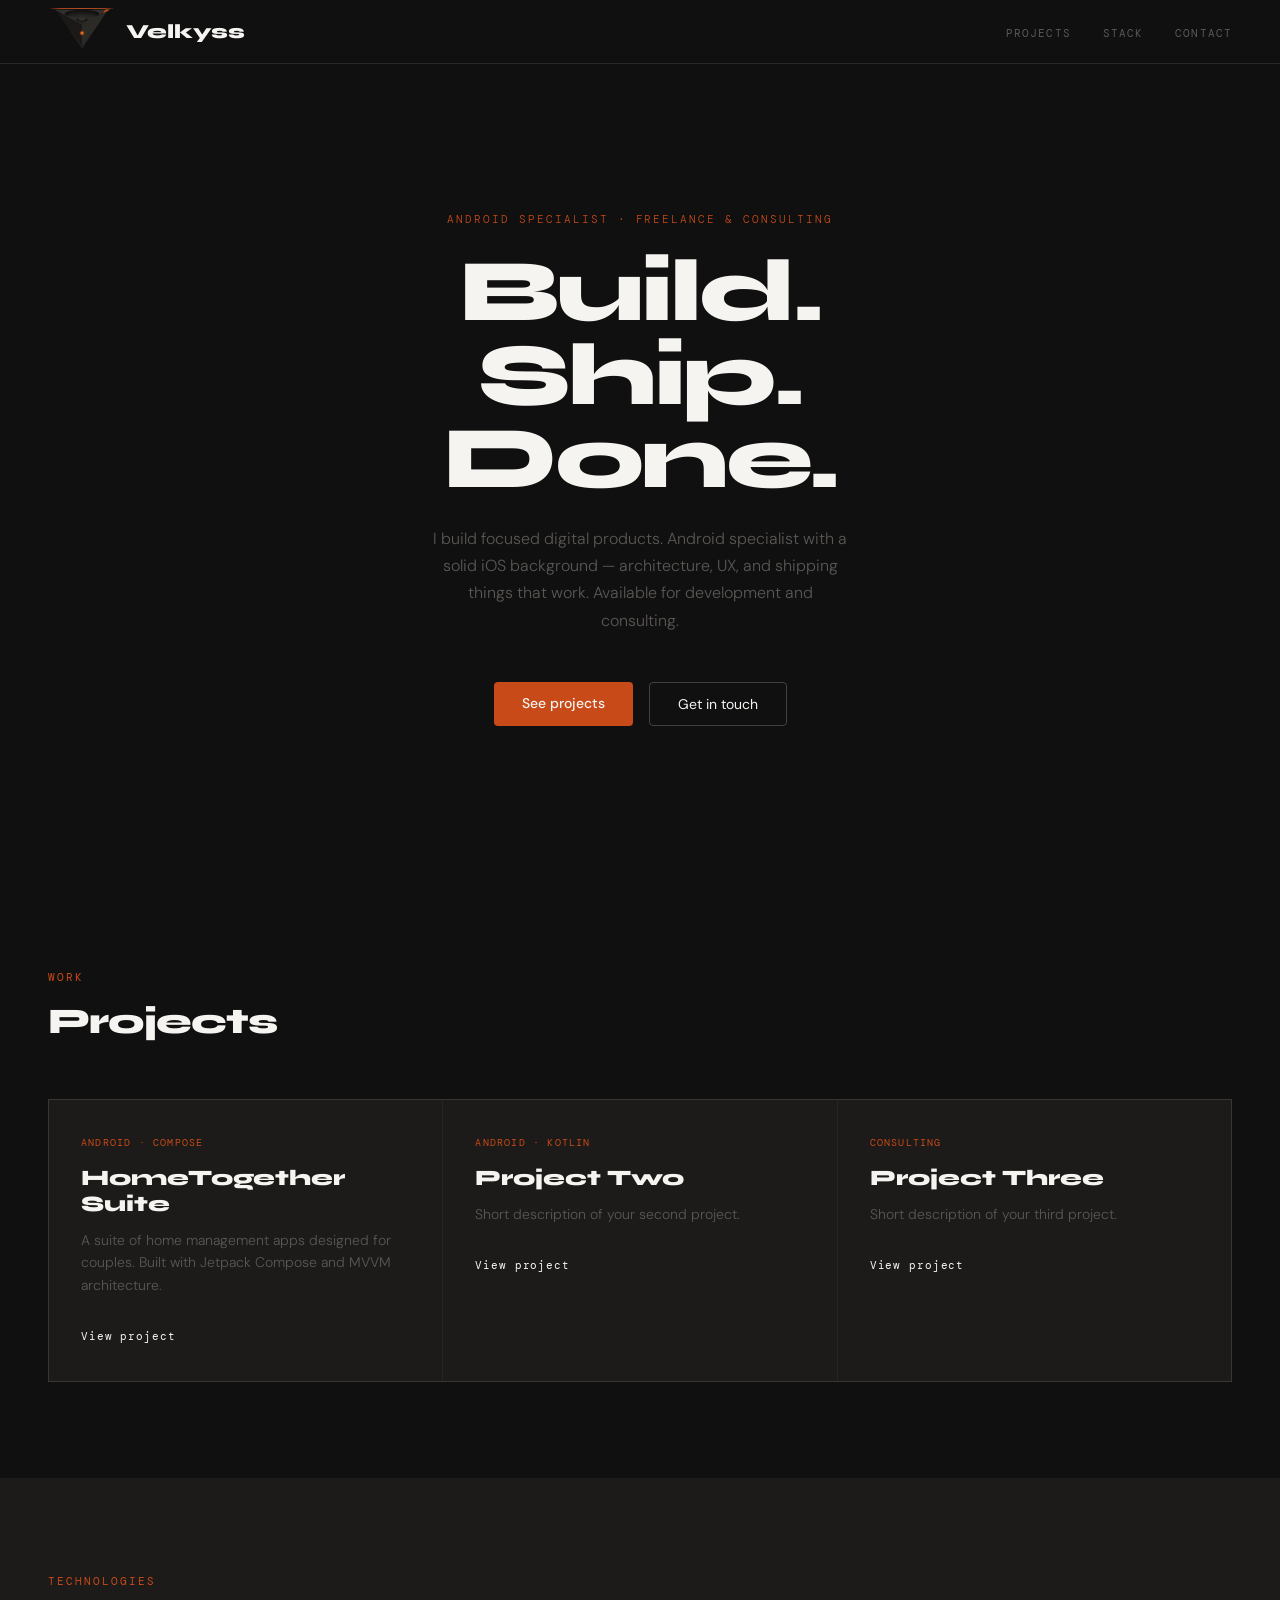
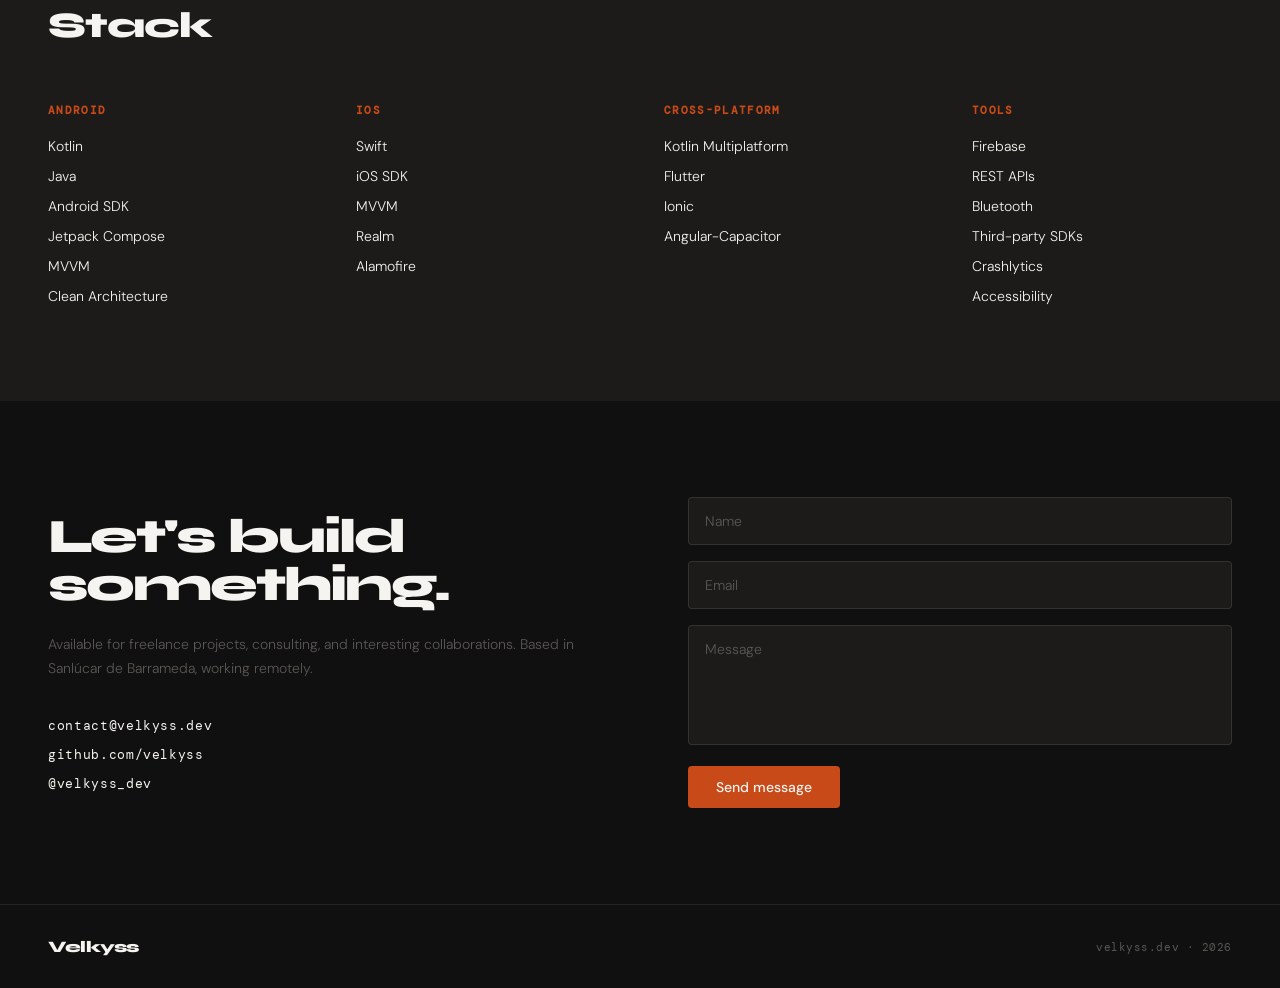
==== index.html @ d4c05218 "Nuevo diseño web" ====
<!DOCTYPE html>
<html lang="en">

<head>
    <meta charset="UTF-8">
    <meta name="viewport" content="width=device-width, initial-scale=1.0">
    <title>Velkyss</title>
    <link
        href="https://fonts.googleapis.com/css2?family=Syne:wght@800&family=DM+Sans:wght@300;400;500&family=DM+Mono:wght@300;400&display=swap"
        rel="stylesheet">
    <link rel="stylesheet" href="style.css">
</head>

<body>

    <nav>
        <a href="#" class="nav-logo">
            <img src="assets/symbol-dark.svg" alt="Velkyss">
            Velkyss
        </a>
        <ul class="nav-links">
            <li><a href="#projects">Projects</a></li>
            <li><a href="#stack">Stack</a></li>
            <li><a href="#contact">Contact</a></li>
        </ul>
    </nav>

    <section id="hero">
        <p class="hero-eyebrow">Android Specialist · Freelance & Consulting</p>
        <h1 class="hero-title">Build.<br>Ship.<br>Done.</h1>
        <p class="hero-sub">I build focused digital products. Android specialist with a solid iOS background —
            architecture, UX, and shipping things that work. Available for development and consulting.</p>
        <div class="hero-cta-row">
            <a href="#projects" class="btn-primary">See projects</a>
            <a href="#contact" class="btn-ghost">Get in touch</a>
        </div>
    </section>

    <section id="projects">
        <p class="section-label">Work</p>
        <h2 class="section-title">Projects</h2>
        <div class="projects-grid">
            <div class="project-card">
                <span class="project-tag">Android · Compose</span>
                <h3 class="project-name">HomeTogether Suite</h3>
                <p class="project-desc">A suite of home management apps designed for couples. Built with Jetpack Compose
                    and MVVM architecture.</p>
                <a href="#" class="project-link">View project</a>
            </div>
            <div class="project-card">
                <span class="project-tag">Android · Kotlin</span>
                <h3 class="project-name">Project Two</h3>
                <p class="project-desc">Short description of your second project.</p>
                <a href="#" class="project-link">View project</a>
            </div>
            <div class="project-card">
                <span class="project-tag">Consulting</span>
                <h3 class="project-name">Project Three</h3>
                <p class="project-desc">Short description of your third project.</p>
                <a href="#" class="project-link">View project</a>
            </div>
        </div>
    </section>

    <section id="stack">
        <p class="section-label">Technologies</p>
        <h2 class="section-title">Stack</h2>
        <div class="stack-grid">
            <div class="stack-group">
                <h3 class="stack-group-title">Android</h3>
                <ul class="stack-list">
                    <li>Kotlin</li>
                    <li>Java</li>
                    <li>Android SDK</li>
                    <li>Jetpack Compose</li>
                    <li>MVVM</li>
                    <li>Clean Architecture</li>
                </ul>
            </div>
            <div class="stack-group">
                <h3 class="stack-group-title">iOS</h3>
                <ul class="stack-list">
                    <li>Swift</li>
                    <li>iOS SDK</li>
                    <li>MVVM</li>
                    <li>Realm</li>
                    <li>Alamofire</li>
                </ul>
            </div>
            <div class="stack-group">
                <h3 class="stack-group-title">Cross-platform</h3>
                <ul class="stack-list">
                    <li>Kotlin Multiplatform</li>
                    <li>Flutter</li>
                    <li>Ionic</li>
                    <li>Angular-Capacitor</li>
                </ul>
            </div>
            <div class="stack-group">
                <h3 class="stack-group-title">Tools</h3>
                <ul class="stack-list">
                    <li>Firebase</li>
                    <li>REST APIs</li>
                    <li>Bluetooth</li>
                    <li>Third-party SDKs</li>
                    <li>Crashlytics</li>
                    <li>Accessibility</li>
                </ul>
            </div>
        </div>
    </section>

    <section id="contact">
        <div class="contact-info">
            <h2 class="contact-title">Let's build<br>something.</h2>
            <p class="contact-sub">Available for freelance projects, consulting, and interesting collaborations. Based
                in Sanlúcar de Barrameda, working remotely.</p>
            <div class="contact-links">
                <a href="mailto:contact@velkyss.dev" class="contact-link">contact@velkyss.dev</a>
                <a href="https://github.com/velkyss" class="contact-link">github.com/velkyss</a>
                <a href="https://x.com/velkyss_dev" class="contact-link">@velkyss_dev</a>
            </div>
        </div>
        <div class="contact-form">
            <div class="form-field">
                <input type="text" placeholder="Name">
            </div>
            <div class="form-field">
                <input type="email" placeholder="Email">
            </div>
            <div class="form-field">
                <textarea placeholder="Message"></textarea>
            </div>
            <a href="#" class="btn-primary">Send message</a>
        </div>
    </section>

    <footer>
  <span class="footer-brand">Velkyss</span>
  <span class="footer-meta">velkyss.dev · 2026</span>
</footer>
</body>

</html>
---- style.css ----
:root {
  --ink:         #111010;
  --ink2:        #1C1B19;
  --ink3:        #5A5855;
  --fog:         #F5F4F0;
  --fog2:        #ECEAE5;
  --border:      #D4D1CB;
  --ember:       #C84A18;
  --ember-light: #E5622E;
  --ember-deep:  #7A2A0B;
}

* {
  margin: 0;
  padding: 0;
  box-sizing: border-box;
}

body {
  background: var(--ink);
  color: var(--fog);
  font-family: 'DM Sans', sans-serif;
}

nav {
  position: sticky;
  top: 0;
  z-index: 100;
  background: var(--ink);
  border-bottom: 1px solid rgba(212, 209, 203, 0.12);
  height: 64px;
  padding: 0 48px;
  display: flex;
  align-items: center;
  justify-content: space-between;
}

.nav-logo {
  font-family: 'Syne', sans-serif;
  font-size: 20px;
  font-weight: 800;
  color: var(--fog);
  text-decoration: none;
  display: flex;
  align-items: center;
  gap: 10px;
}

.nav-logo img {
  height: 96px;
  width: auto;
}

.logo-symbol {
  width: 24px;
  height: 24px;
  background: var(--ember);
  clip-path: polygon(50% 100%, 0% 0%, 100% 0%);
  transform: rotate(180deg);
}

.nav-links {
  list-style: none;
  display: flex;
  gap: 32px;
  align-items: center;
}

.nav-links a {
  font-family: 'DM Mono', monospace;
  font-size: 11px;
  text-transform: uppercase;
  letter-spacing: 0.1em;
  color: var(--ink3);
  text-decoration: none;
}

.nav-links a:hover {
  color: var(--fog);
}

#hero {
  min-height: 90vh;
  display: flex;
  flex-direction: column;
  align-items: center;
  justify-content: center;
  text-align: center;
  padding: 80px 48px;
}

.hero-eyebrow {
  font-family: 'DM Mono', monospace;
  font-size: 11px;
  font-weight: 300;
  letter-spacing: 0.18em;
  text-transform: uppercase;
  color: var(--ember);
  margin-bottom: 24px;
}

.hero-title {
  font-family: 'Syne', sans-serif;
  font-size: 88px;
  font-weight: 800;
  color: var(--fog);
  line-height: 0.95;
  letter-spacing: -3px;
  margin-bottom: 24px;
}

.hero-sub {
  font-size: 16px;
  font-weight: 300;
  color: var(--ink3);
  max-width: 420px;
  line-height: 1.7;
  margin-bottom: 48px;
}

.hero-cta-row {
  display: flex;
  gap: 16px;
}

.btn-primary {
  background: var(--ember);
  color: var(--fog);
  padding: 12px 28px;
  font-size: 14px;
  font-weight: 500;
  border-radius: 4px;
  text-decoration: none;
}

.btn-ghost {
  background: transparent;
  color: var(--fog);
  border: 1px solid rgba(212, 209, 203, 0.25);
  padding: 12px 28px;
  font-size: 14px;
  font-weight: 400;
  border-radius: 4px;
  text-decoration: none;
}

#projects {
  padding: 96px 48px;
}

.section-label {
  font-family: 'DM Mono', monospace;
  font-size: 11px;
  letter-spacing: 0.18em;
  text-transform: uppercase;
  color: var(--ember);
  margin-bottom: 16px;
}

.section-title {
  font-family: 'Syne', sans-serif;
  font-size: 36px;
  font-weight: 800;
  color: var(--fog);
  letter-spacing: -1px;
  margin-bottom: 56px;
}

.projects-grid {
  display: grid;
  grid-template-columns: repeat(3, 1fr);
  gap: 1px;
  background: rgba(212, 209, 203, 0.1);
  border: 1px solid rgba(212, 209, 203, 0.1);
}

.project-card {
  background: var(--ink2);
  padding: 36px 32px;
}

.project-tag {
  font-family: 'DM Mono', monospace;
  font-size: 10px;
  letter-spacing: 0.12em;
  text-transform: uppercase;
  color: var(--ember);
  margin-bottom: 16px;
  display: block;
}

.project-name {
  font-family: 'Syne', sans-serif;
  font-size: 22px;
  font-weight: 800;
  color: var(--fog);
  margin-bottom: 12px;
}

.project-desc {
  font-size: 14px;
  font-weight: 300;
  color: var(--ink3);
  line-height: 1.6;
  margin-bottom: 28px;
}

.project-link {
  font-family: 'DM Mono', monospace;
  font-size: 11px;
  color: var(--fog);
  text-decoration: none;
  letter-spacing: 0.08em;
}

#stack {
  padding: 96px 48px;
  background: var(--ink2);
}

.stack-grid {
  display: grid;
  grid-template-columns: repeat(4, 1fr);
  gap: 48px;
  margin-top: 56px;
}

.stack-group-title {
  font-family: 'DM Mono', monospace;
  font-size: 11px;
  text-transform: uppercase;
  letter-spacing: 0.12em;
  color: var(--ember);
  margin-bottom: 20px;
}

.stack-list {
  list-style: none;
  display: flex;
  flex-direction: column;
  gap: 12px;
}

.stack-list li {
  font-family: 'DM Sans', sans-serif;
  font-size: 14px;
  font-weight: 300;
  color: var(--fog);
}

.stack-name {
  font-family: 'DM Mono', monospace;
  font-size: 13px;
  color: var(--fog);
}

.stack-role {
  font-size: 11px;
  font-weight: 300;
  color: var(--ink3);
}

#contact {
  padding: 96px 48px;
  display: grid;
  grid-template-columns: 1fr 1fr;
  gap: 96px;
  align-items: center;
  background: var(--ink);
}

.contact-title {
  font-family: 'Syne', sans-serif;
  font-size: 48px;
  font-weight: 800;
  color: var(--fog);
  letter-spacing: -2px;
  line-height: 1;
  margin-bottom: 24px;
}

.contact-sub {
  font-size: 14px;
  font-weight: 300;
  color: var(--ink3);
  line-height: 1.7;
  margin-bottom: 36px;
}

.contact-links {
  display: flex;
  flex-direction: column;
  gap: 12px;
}

.contact-link {
  font-family: 'DM Mono', monospace;
  font-size: 13px;
  color: var(--fog);
  text-decoration: none;
  letter-spacing: 0.05em;
}

.contact-link:hover {
  color: var(--ember-light);
}

.contact-form {
  display: flex;
  flex-direction: column;
  gap: 16px;
}

#contact .btn-primary {
  align-self: flex-start;
}

.form-field input,
.form-field textarea {
  width: 100%;
  background: var(--ink2);
  border: 1px solid rgba(212, 209, 203, 0.12);
  border-radius: 4px;
  padding: 14px 16px;
  color: var(--fog);
  font-family: 'DM Sans', sans-serif;
  font-size: 14px;
  font-weight: 300;
  outline: none;
  resize: none;
}

.form-field textarea {
  height: 120px;
}

.form-field input::placeholder,
.form-field textarea::placeholder {
  color: var(--ink3);
}

footer {
  border-top: 1px solid rgba(212, 209, 203, 0.1);
  padding: 32px 48px;
  display: flex;
  justify-content: space-between;
  align-items: center;
}

.footer-brand {
  font-family: 'Syne', sans-serif;
  font-size: 16px;
  font-weight: 800;
  color: var(--fog);
  letter-spacing: -0.5px;
}

.footer-meta {
  font-family: 'DM Mono', monospace;
  font-size: 11px;
  color: var(--ink3);
  letter-spacing: 0.05em;
}

@media (max-width: 768px) {
  nav {
    padding: 0 24px;
  }

  .nav-links {
    gap: 16px;
  }

  #hero {
    padding: 60px 24px;
  }

  .hero-title {
    font-size: 56px;
    letter-spacing: -2px;
  }

  #projects {
    padding: 64px 24px;
  }

  .projects-grid {
    grid-template-columns: 1fr;
  }

  #stack {
    padding: 64px 24px;
  }

  .stack-grid {
    grid-template-columns: 1fr 1fr;
    gap: 32px;
  }

  #contact {
    padding: 64px 24px;
    grid-template-columns: 1fr;
    gap: 48px;
  }

  footer {
    padding: 24px;
    flex-direction: column;
    gap: 12px;
    text-align: center;
  }
}
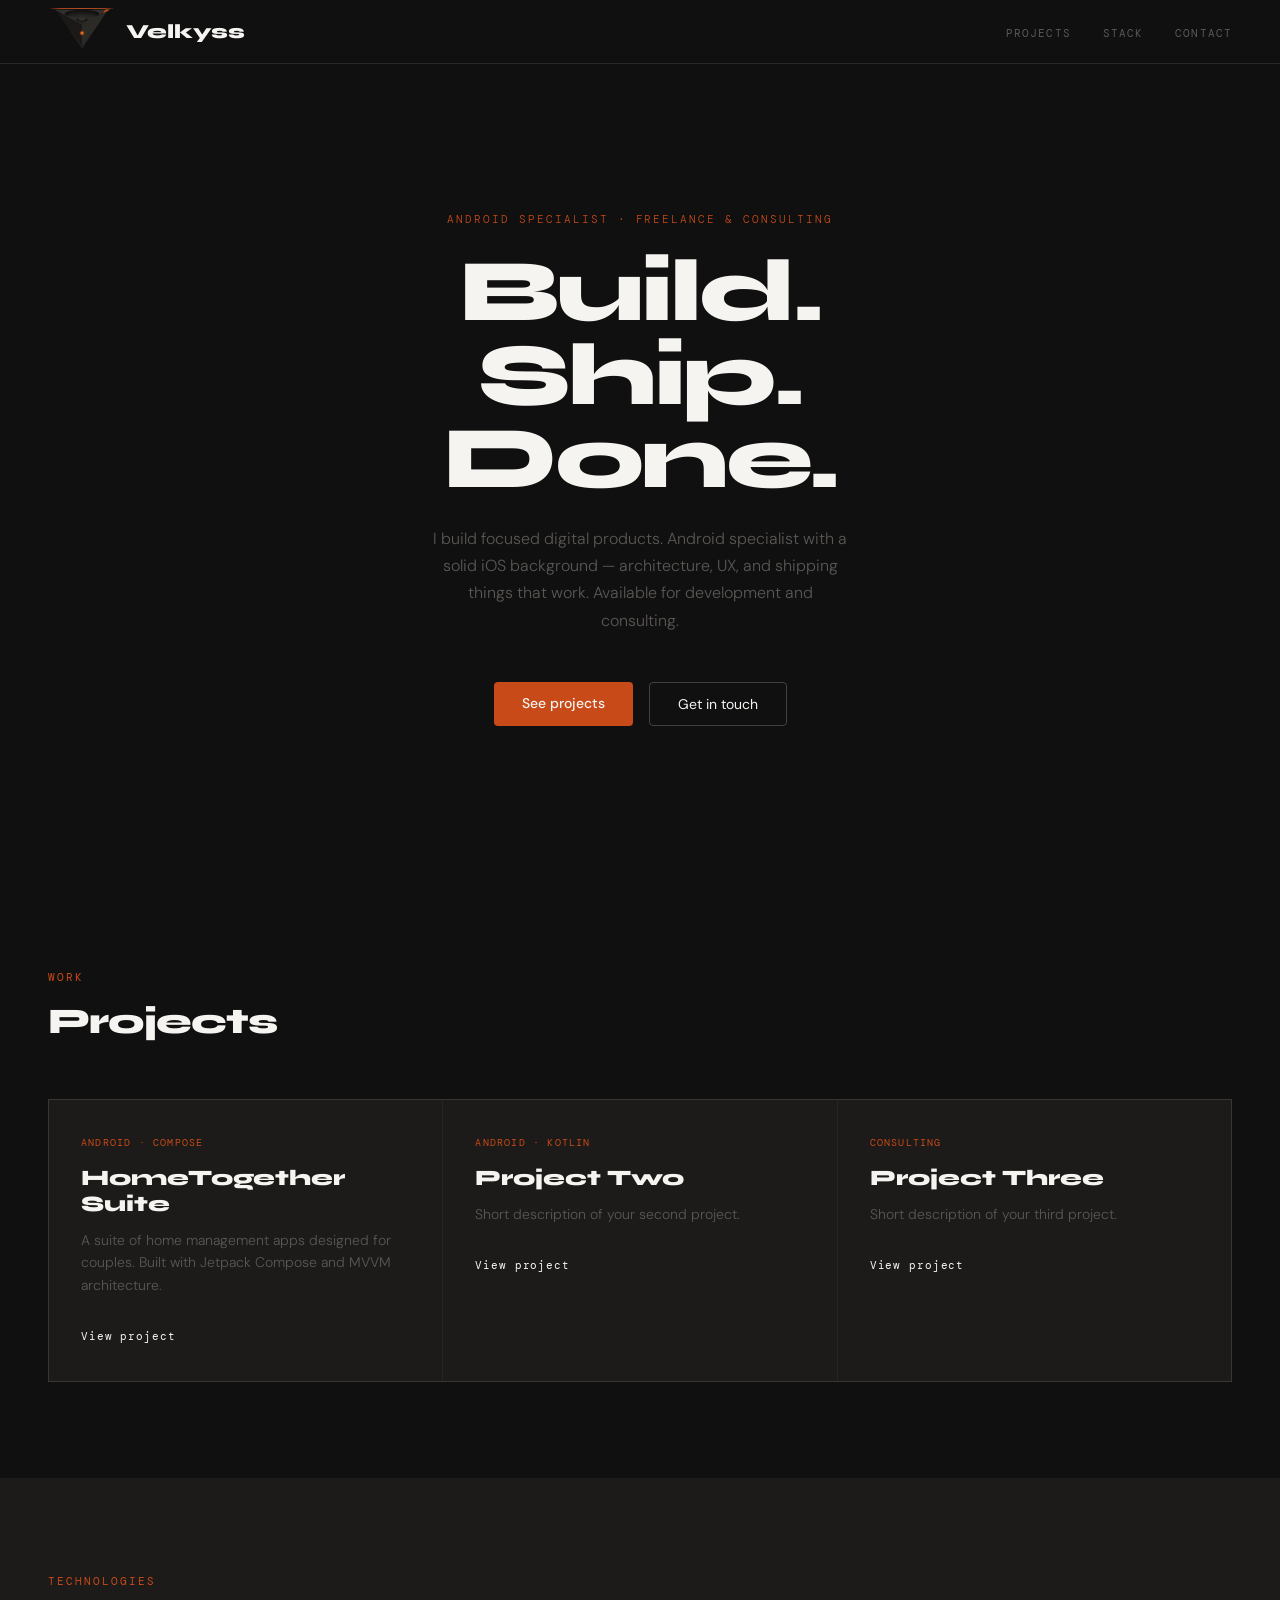
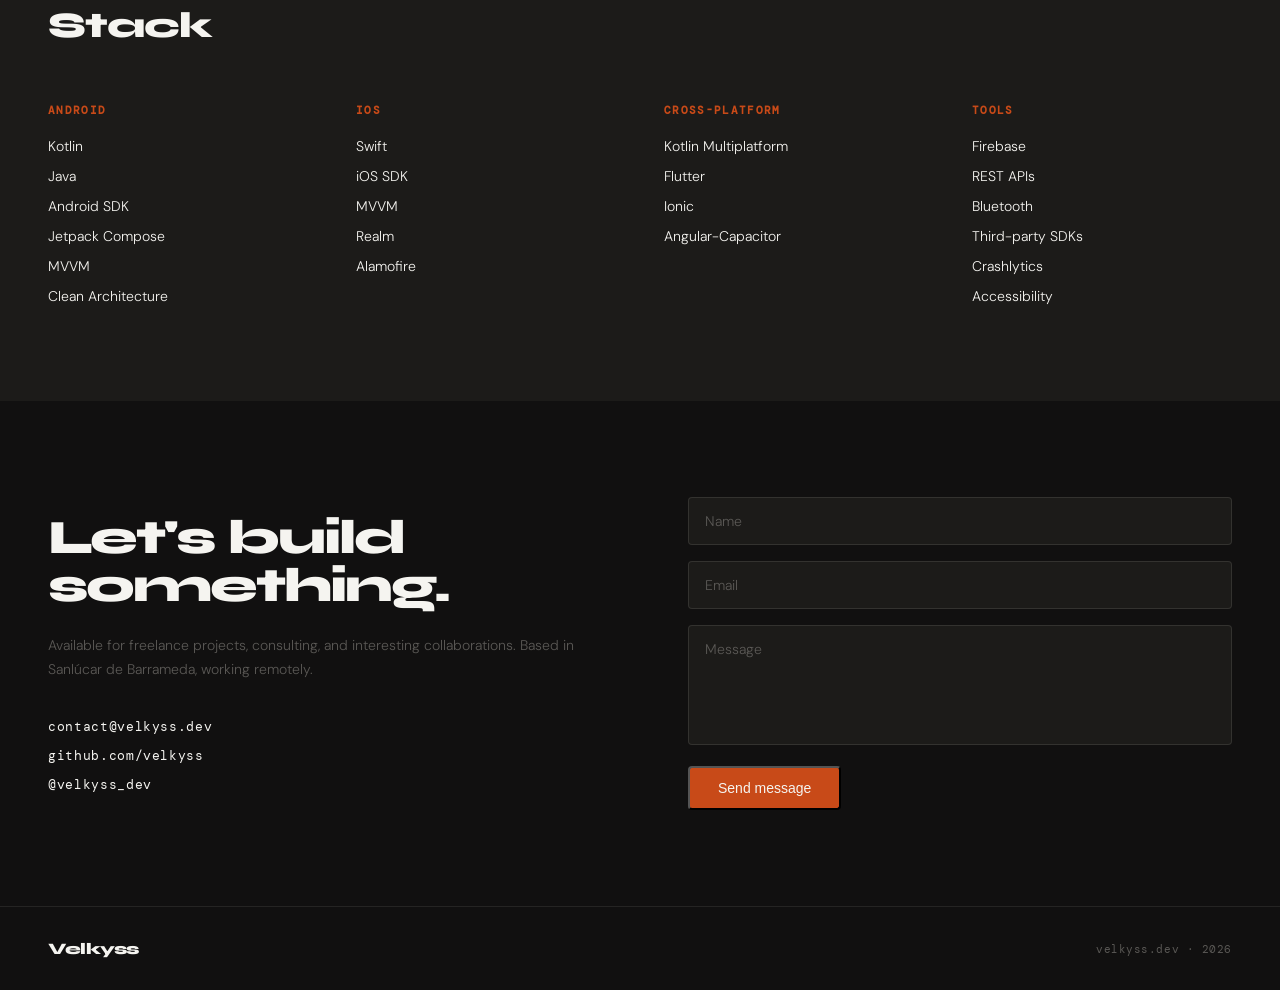
==== commit 32cf886a: "feat: Añade envío de emails desde formulario de contacto" ====
--- a/index.html
+++ b/index.html
@@ -121,24 +121,24 @@
                 <a href="https://x.com/velkyss_dev" class="contact-link">@velkyss_dev</a>
             </div>
         </div>
-        <div class="contact-form">
+        <form class="contact-form" action="https://formspree.io/f/xvzvkbkk" method="POST">
             <div class="form-field">
-                <input type="text" placeholder="Name">
+                <input type="text" name="name" placeholder="Name">
             </div>
             <div class="form-field">
-                <input type="email" placeholder="Email">
+                <input type="email" name="email" placeholder="Email">
             </div>
             <div class="form-field">
-                <textarea placeholder="Message"></textarea>
+                <textarea name="message" placeholder="Message"></textarea>
             </div>
-            <a href="#" class="btn-primary">Send message</a>
-        </div>
+            <button type="submit" class="btn-primary">Send message</button>
+        </form>
     </section>
 
     <footer>
-  <span class="footer-brand">Velkyss</span>
-  <span class="footer-meta">velkyss.dev · 2026</span>
-</footer>
+        <span class="footer-brand">Velkyss</span>
+        <span class="footer-meta">velkyss.dev · 2026</span>
+    </footer>
 </body>
 
 </html>
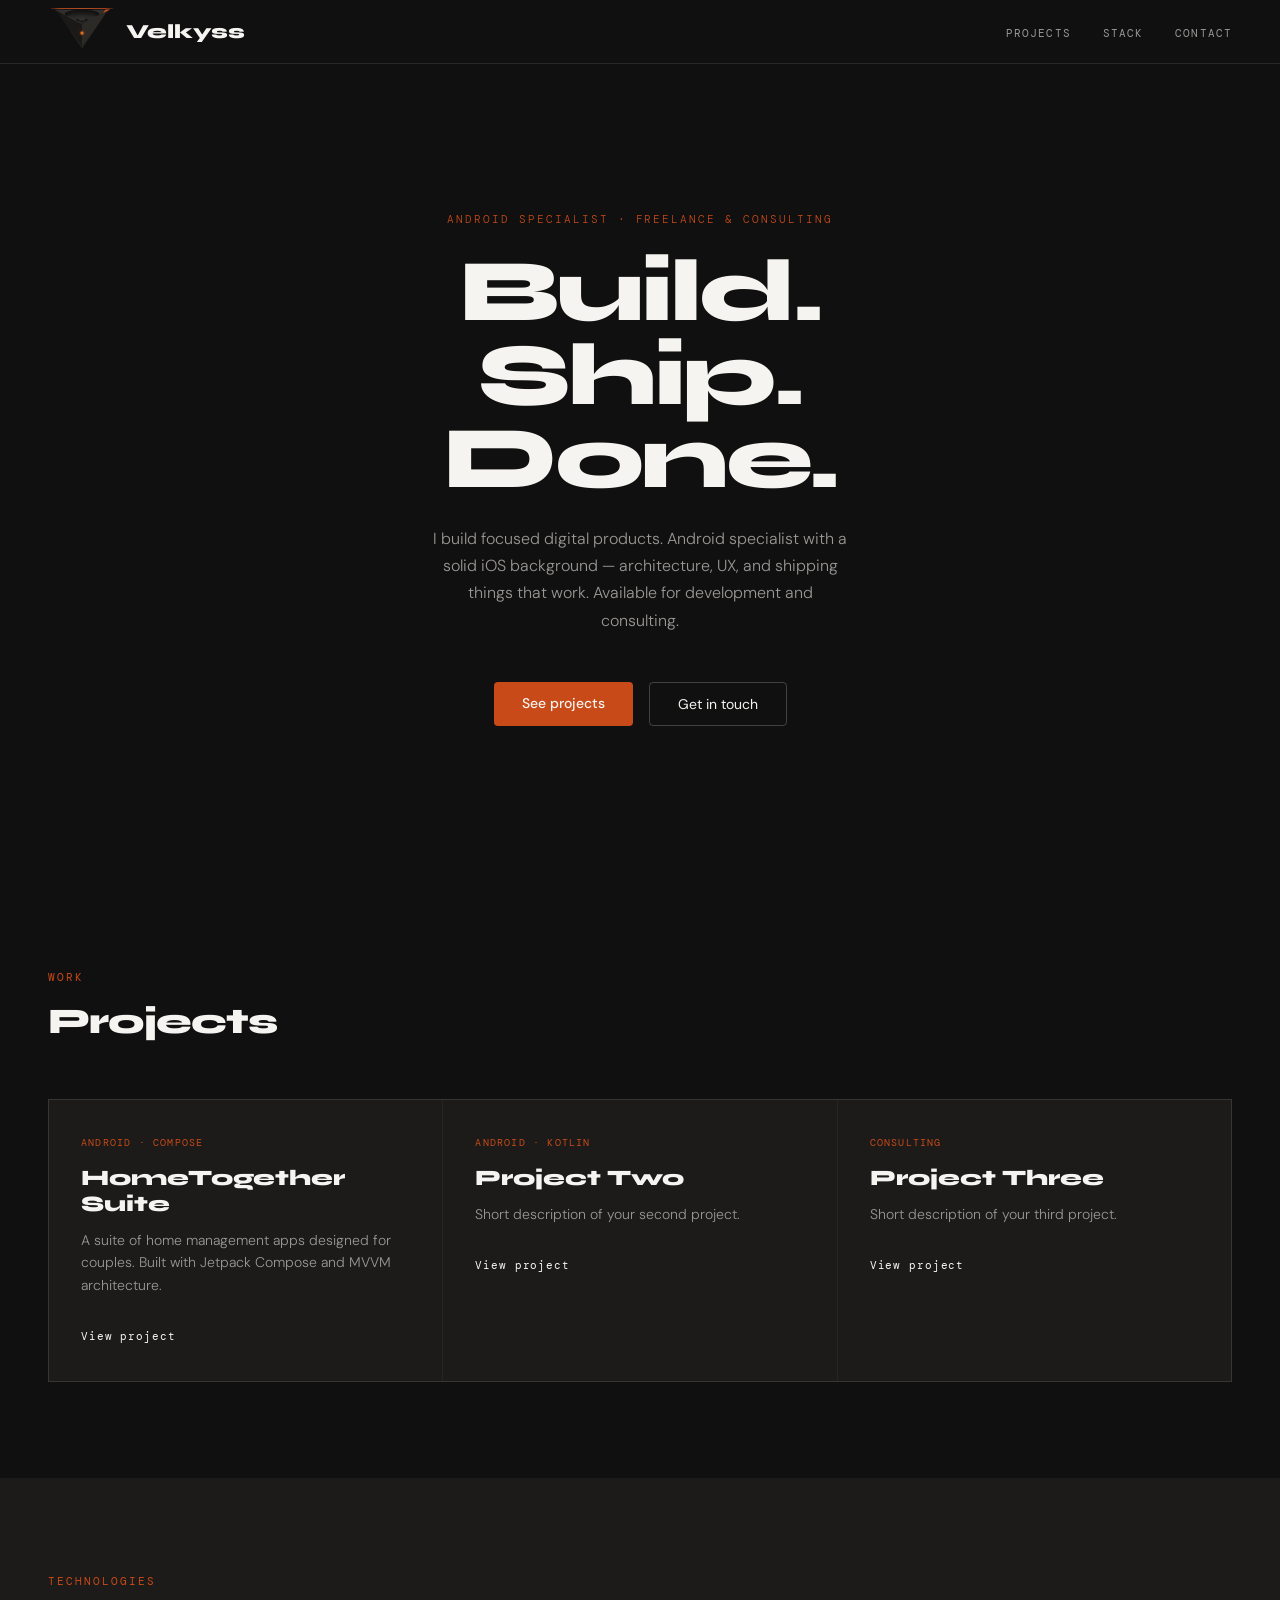
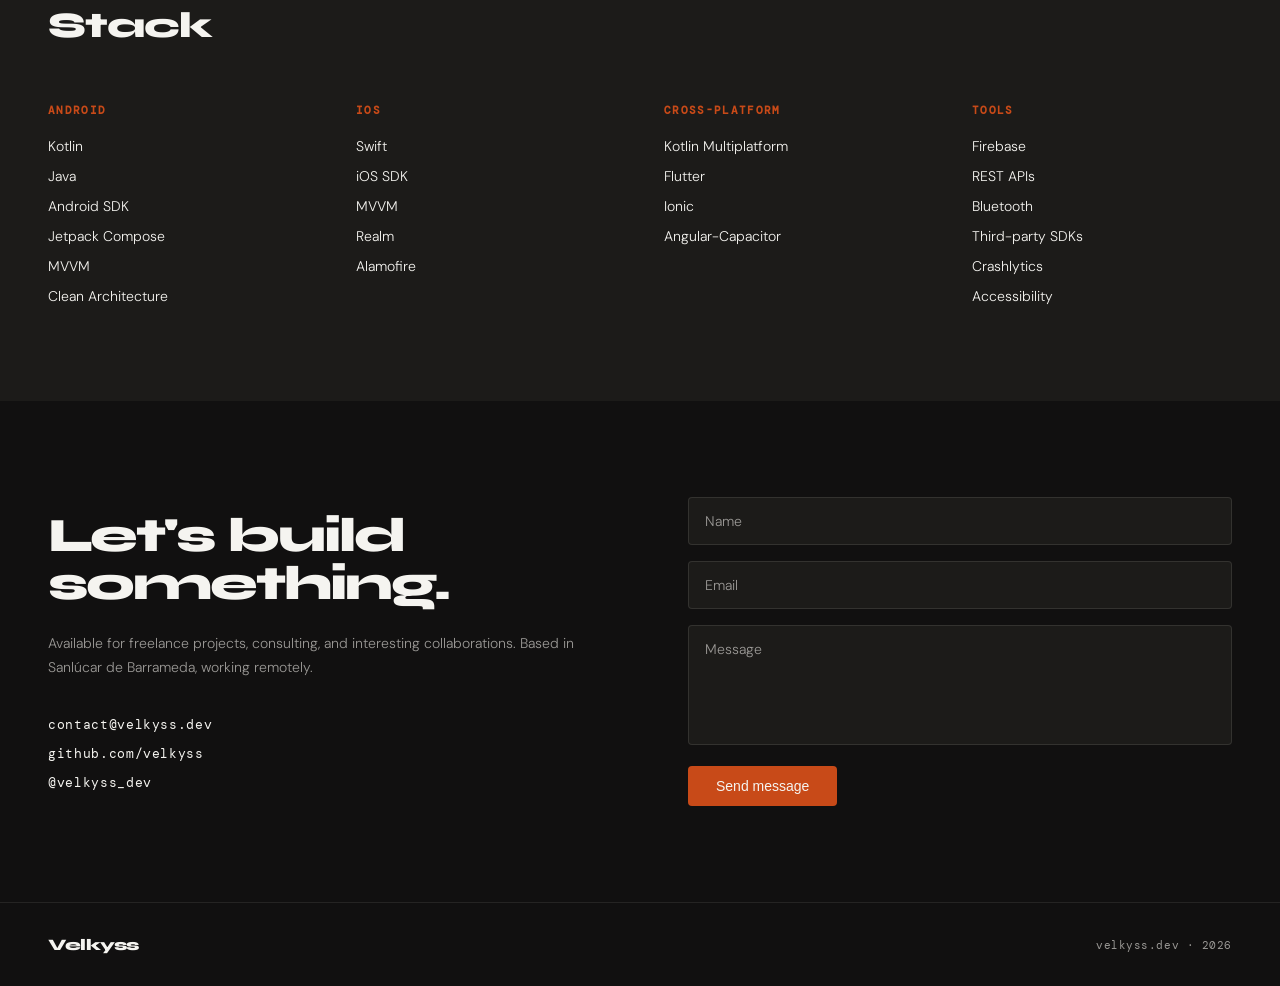
==== commit 06f4dbe3: "feat: Añade JS para manejar post envío contacto. Mejora contraste de colores en textos" ====
--- a/index.html
+++ b/index.html
@@ -121,7 +121,7 @@
                 <a href="https://x.com/velkyss_dev" class="contact-link">@velkyss_dev</a>
             </div>
         </div>
-        <form class="contact-form" action="https://formspree.io/f/xvzvkbkk" method="POST">
+        <form id="contact-form" class="contact-form" action="https://formspree.io/f/xvzvkbkk" method="POST">
             <div class="form-field">
                 <input type="text" name="name" placeholder="Name">
             </div>
@@ -131,14 +131,21 @@
             <div class="form-field">
                 <textarea name="message" placeholder="Message"></textarea>
             </div>
+            <input type="hidden" name="_next" value="https://velkyss.dev">
             <button type="submit" class="btn-primary">Send message</button>
         </form>
+        <div id="form-success" class="form-success" style="display:none;">
+            <p class="success-title">Message sent.</p>
+            <p class="success-sub">I'll get back to you as soon as possible.</p>
+        </div>
     </section>
 
     <footer>
         <span class="footer-brand">Velkyss</span>
         <span class="footer-meta">velkyss.dev · 2026</span>
     </footer>
+
+    <script src="main.js"></script>
 </body>
 
 </html>
--- a/style.css
+++ b/style.css
@@ -1,7 +1,7 @@
 :root {
   --ink:         #111010;
   --ink2:        #1C1B19;
-  --ink3:        #5A5855;
+  --ink3:        #9a9895;
   --fog:         #F5F4F0;
   --fog2:        #ECEAE5;
   --border:      #D4D1CB;
@@ -131,6 +131,7 @@
   font-weight: 500;
   border-radius: 4px;
   text-decoration: none;
+  border: none;
 }
 
 .btn-ghost {
@@ -362,6 +363,33 @@
   letter-spacing: 0.05em;
 }
 
+.form-success {
+  display: flex;
+  flex-direction: column;
+  justify-content: center;
+  gap: 12px;
+}
+
+#form-success {
+  grid-column: 2;
+}
+
+.success-title {
+  font-family: 'Syne', sans-serif;
+  font-size: 28px;
+  font-weight: 800;
+  color: var(--ember-light);
+  letter-spacing: -1px;
+}
+
+.success-sub {
+  font-family: 'DM Sans', sans-serif;
+  font-size: 14px;
+  font-weight: 300;
+  color: var(--ink3);
+  line-height: 1.7;
+}
+
 @media (max-width: 768px) {
   nav {
     padding: 0 24px;
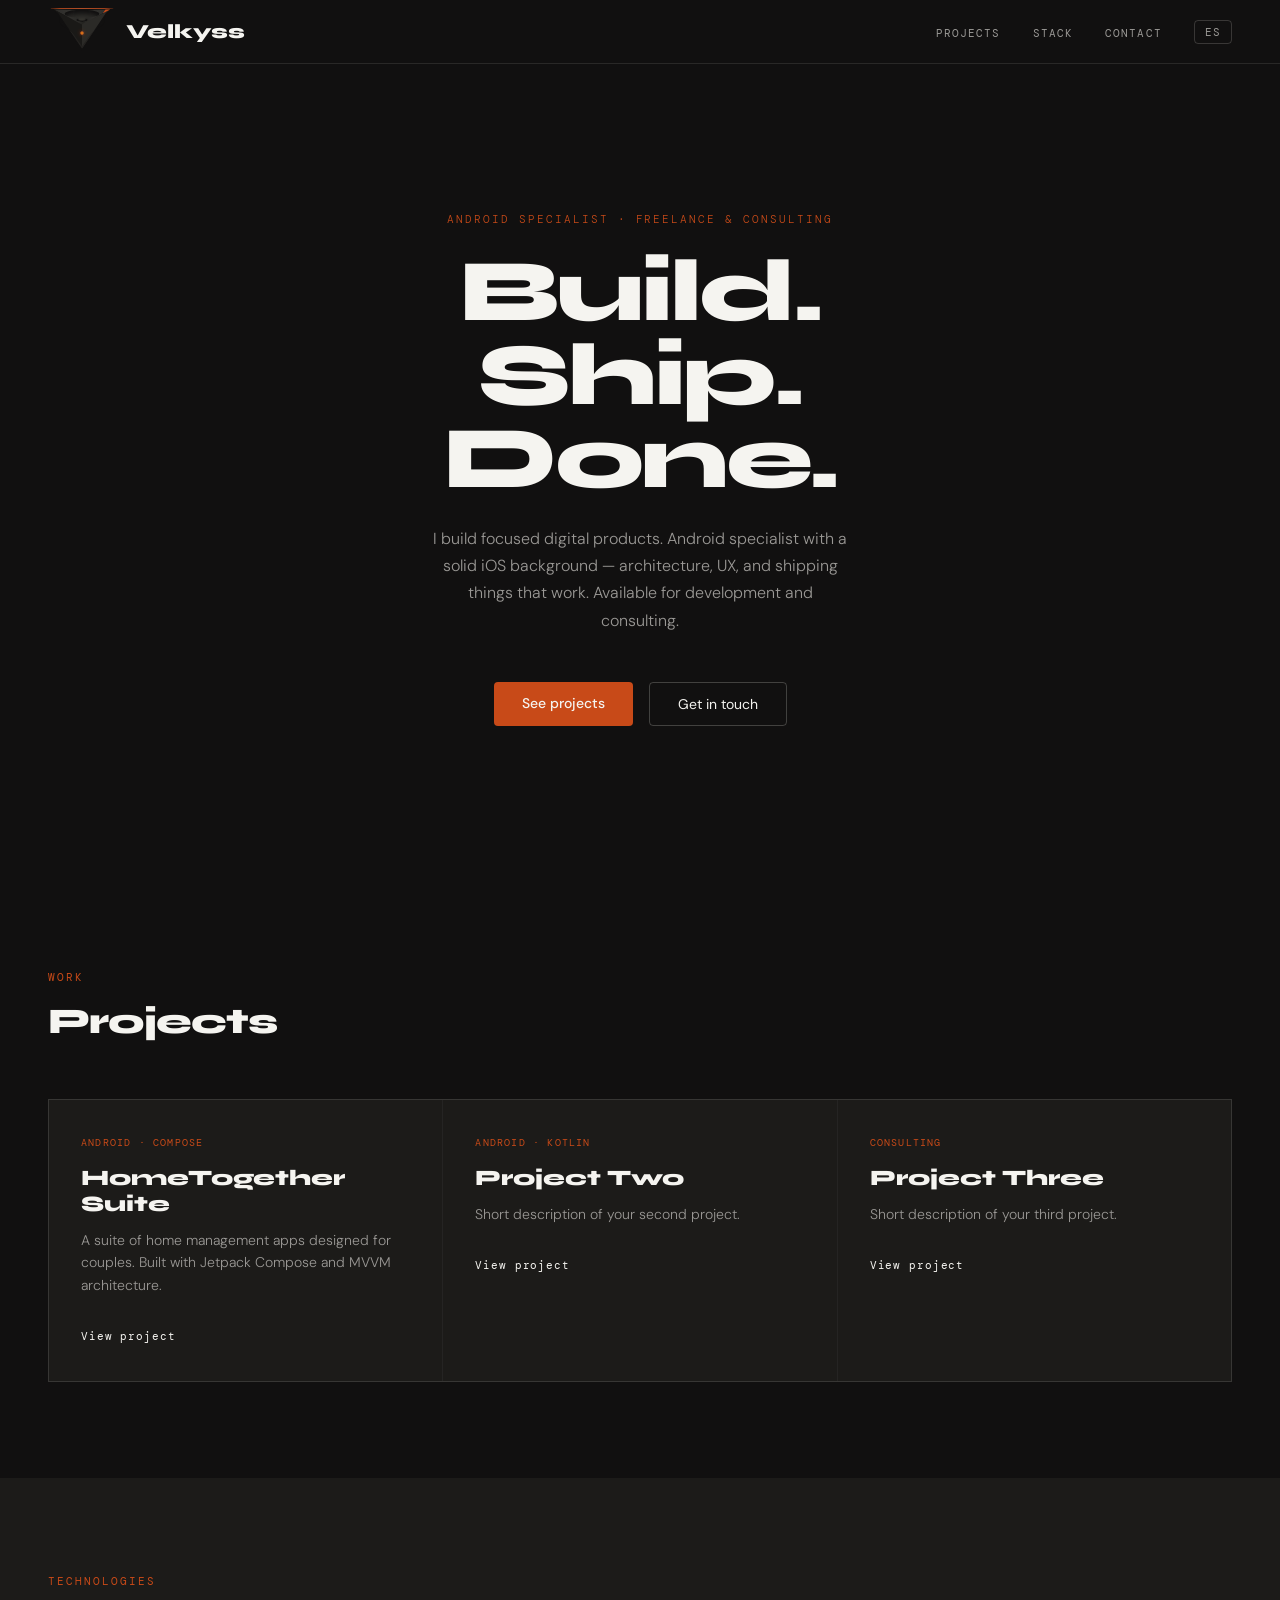
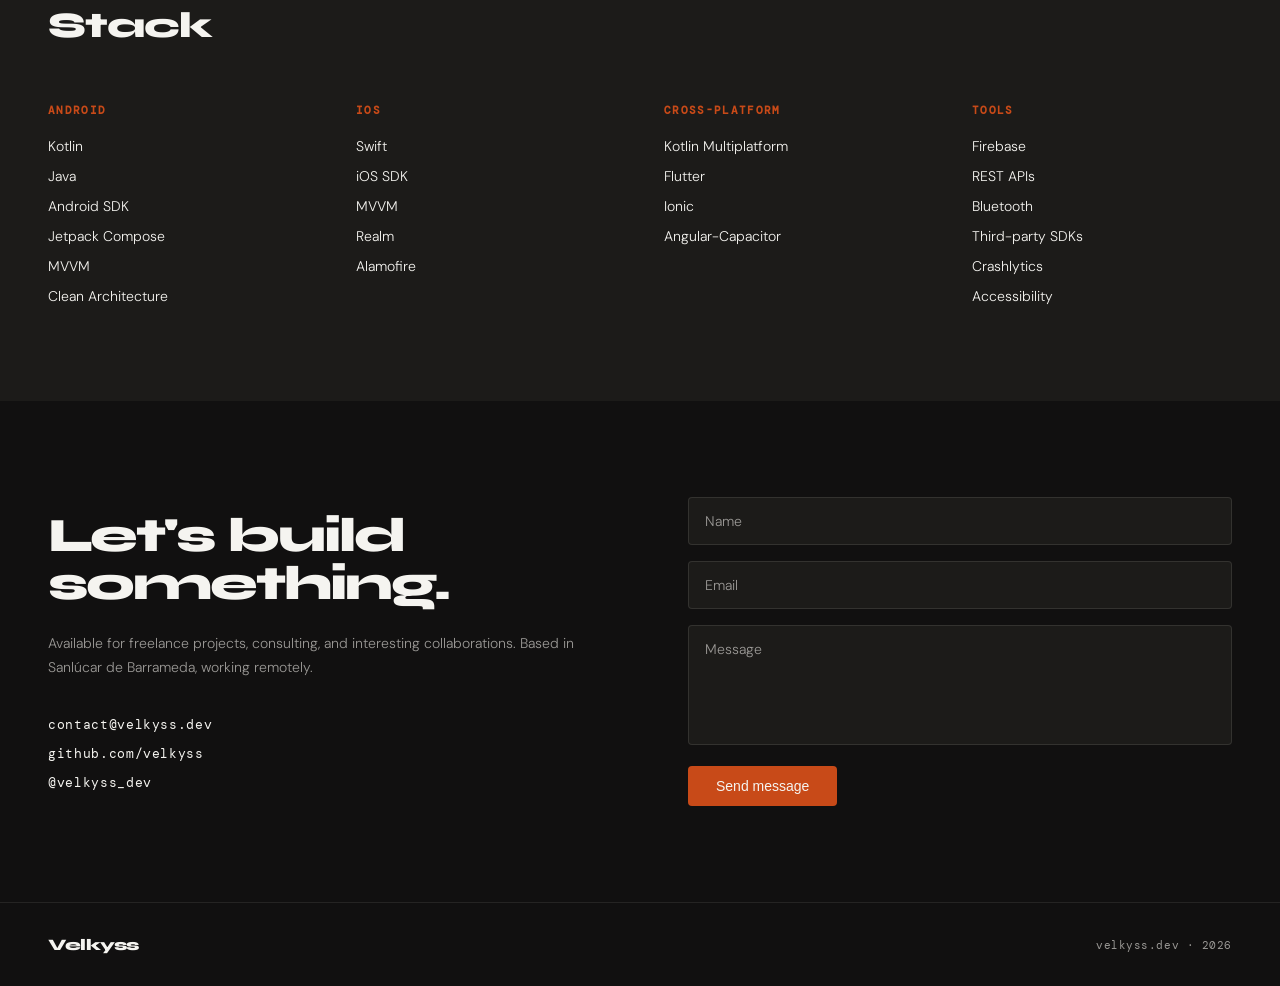
==== commit 650d2097: "feat: Añade multiidioma: Español/Inglés" ====
--- a/index.html
+++ b/index.html
@@ -19,52 +19,67 @@
             Velkyss
         </a>
         <ul class="nav-links">
-            <li><a href="#projects">Projects</a></li>
-            <li><a href="#stack">Stack</a></li>
-            <li><a href="#contact">Contact</a></li>
+            <li><a href="#projects" data-key="navProjects">Projects</a></li>
+            <li><a href="#stack" data-key="navStack">Stack</a></li>
+            <li><a href="#contact" data-key="navContact">Contact</a></li>
+            <li><button id="lang-toggle" class="nav-toggle">ES</button></li>
         </ul>
+        <button class="nav-hamburger" id="nav-hamburger" aria-label="Menu">
+            <span></span>
+            <span></span>
+            <span></span>
+        </button>
+        <div class="nav-mobile" id="nav-mobile">
+            <ul class="nav-mobile-links">
+                <li><a href="#projects" data-key="navProjects">Projects</a></li>
+                <li><a href="#stack" data-key="navStack">Stack</a></li>
+                <li><a href="#contact" data-key="navContact">Contact</a></li>
+                <li><button id="lang-toggle-mobile" class="nav-toggle">ES</button></li>
+            </ul>
+        </div>
     </nav>
 
     <section id="hero">
-        <p class="hero-eyebrow">Android Specialist · Freelance & Consulting</p>
+        <p class="hero-eyebrow" data-key="eyebrow">Android Specialist · Freelance & Consulting</p>
         <h1 class="hero-title">Build.<br>Ship.<br>Done.</h1>
-        <p class="hero-sub">I build focused digital products. Android specialist with a solid iOS background —
+        <p class="hero-sub" data-key="heroSub">I build focused digital products. Android specialist with a solid iOS
+            background —
             architecture, UX, and shipping things that work. Available for development and consulting.</p>
         <div class="hero-cta-row">
-            <a href="#projects" class="btn-primary">See projects</a>
-            <a href="#contact" class="btn-ghost">Get in touch</a>
+            <a href="#projects" class="btn-primary" data-key="seeProjects">See projects</a>
+            <a href="#contact" class="btn-ghost" data-key="getInTouch">Get in touch</a>
         </div>
     </section>
 
     <section id="projects">
-        <p class="section-label">Work</p>
-        <h2 class="section-title">Projects</h2>
+        <p class="section-label" data-key="workLabel">Work</p>
+        <h2 class="section-title" data-key="projectsTitle">Projects</h2>
         <div class="projects-grid">
             <div class="project-card">
                 <span class="project-tag">Android · Compose</span>
                 <h3 class="project-name">HomeTogether Suite</h3>
-                <p class="project-desc">A suite of home management apps designed for couples. Built with Jetpack Compose
+                <p class="project-desc" data-key="suitHomeDescr">A suite of home management apps designed for couples. Built with Jetpack Compose
                     and MVVM architecture.</p>
-                <a href="#" class="project-link">View project</a>
+                <a href="#" class="project-link" data-key="viewProjectLabel">View project</a>
             </div>
             <div class="project-card">
                 <span class="project-tag">Android · Kotlin</span>
                 <h3 class="project-name">Project Two</h3>
                 <p class="project-desc">Short description of your second project.</p>
-                <a href="#" class="project-link">View project</a>
+                <a href="#" class="project-link" data-key="viewProjectLabel">View project</a>
             </div>
             <div class="project-card">
                 <span class="project-tag">Consulting</span>
                 <h3 class="project-name">Project Three</h3>
                 <p class="project-desc">Short description of your third project.</p>
-                <a href="#" class="project-link">View project</a>
+                <a href="#" class="project-link" data-key="viewProjectLabel">View project</a>
             </div>
         </div>
     </section>
 
     <section id="stack">
-        <p class="section-label">Technologies</p>
-        <h2 class="section-title">Stack</h2>
+        <p class="section-label" data-key="techLabel">Technologies</p>
+        <h2 class="section-title" data-key="stackLabel">Stack</h2>
         <div class="stack-grid">
             <div class="stack-group">
                 <h3 class="stack-group-title">Android</h3>
@@ -74,7 +89,7 @@
                     <li>Android SDK</li>
                     <li>Jetpack Compose</li>
                     <li>MVVM</li>
-                    <li>Clean Architecture</li>
+                    <li data-key="cleanArchitectureLabel">Clean Architecture</li>
                 </ul>
             </div>
             <div class="stack-group">
@@ -102,9 +117,9 @@
                     <li>Firebase</li>
                     <li>REST APIs</li>
                     <li>Bluetooth</li>
-                    <li>Third-party SDKs</li>
+                    <li data-key="thirdPartySdkLabel">Third-party SDKs</li>
                     <li>Crashlytics</li>
-                    <li>Accessibility</li>
+                    <li data-key="accesibilityLabel">Accessibility</li>
                 </ul>
             </div>
         </div>
@@ -112,8 +127,9 @@
 
     <section id="contact">
         <div class="contact-info">
-            <h2 class="contact-title">Let's build<br>something.</h2>
-            <p class="contact-sub">Available for freelance projects, consulting, and interesting collaborations. Based
+            <h2 class="contact-title" data-key="contactTitle">Let's build<br>something.</h2>
+            <p class="contact-sub" data-key="contactSub">Available for freelance projects, consulting, and interesting
+                collaborations. Based
                 in Sanlúcar de Barrameda, working remotely.</p>
             <div class="contact-links">
                 <a href="mailto:contact@velkyss.dev" class="contact-link">contact@velkyss.dev</a>
@@ -123,20 +139,20 @@
         </div>
         <form id="contact-form" class="contact-form" action="https://formspree.io/f/xvzvkbkk" method="POST">
             <div class="form-field">
-                <input type="text" name="name" placeholder="Name">
+                <input type="text" name="name" data-key="formName" placeholder="Name">
             </div>
             <div class="form-field">
-                <input type="email" name="email" placeholder="Email">
+                <input type="email" name="email" data-key="formEmail" placeholder="Email">
             </div>
             <div class="form-field">
-                <textarea name="message" placeholder="Message"></textarea>
+                <textarea name="message" data-key="formMessage" placeholder="Message"></textarea>
             </div>
             <input type="hidden" name="_next" value="https://velkyss.dev">
-            <button type="submit" class="btn-primary">Send message</button>
+            <button type="submit" class="btn-primary" data-key="formSend">Send message</button>
         </form>
         <div id="form-success" class="form-success" style="display:none;">
-            <p class="success-title">Message sent.</p>
-            <p class="success-sub">I'll get back to you as soon as possible.</p>
+            <p class="success-title" data-key="successTitle">Message sent.</p>
+            <p class="success-sub" data-key="successSub">I'll get back to you as soon as possible.</p>
         </div>
     </section>
 
@@ -145,6 +161,8 @@
         <span class="footer-meta">velkyss.dev · 2026</span>
     </footer>
 
+    <script src="strings.js"></script>
+    <script src="i18n.js"></script>
     <script src="main.js"></script>
 </body>
 
--- a/style.css
+++ b/style.css
@@ -1,13 +1,13 @@
 :root {
-  --ink:         #111010;
-  --ink2:        #1C1B19;
-  --ink3:        #9a9895;
-  --fog:         #F5F4F0;
-  --fog2:        #ECEAE5;
-  --border:      #D4D1CB;
-  --ember:       #C84A18;
+  --ink: #111010;
+  --ink2: #1C1B19;
+  --ink3: #9a9895;
+  --fog: #F5F4F0;
+  --fog2: #ECEAE5;
+  --border: #D4D1CB;
+  --ember: #C84A18;
   --ember-light: #E5622E;
-  --ember-deep:  #7A2A0B;
+  --ember-deep: #7A2A0B;
 }
 
 * {
@@ -76,7 +76,7 @@
 }
 
 .nav-links a:hover {
-  color: var(--fog);
+  color: var(--ember-light);
 }
 
 #hero {
@@ -212,6 +212,10 @@
   color: var(--fog);
   text-decoration: none;
   letter-spacing: 0.08em;
+}
+
+.project-link:hover {
+  color: var(--ember-light);
 }
 
 #stack {
@@ -390,6 +394,80 @@
   line-height: 1.7;
 }
 
+.nav-hamburger {
+  display: none;
+  flex-direction: column;
+  gap: 5px;
+  background: transparent;
+  border: none;
+  cursor: pointer;
+  padding: 4px;
+}
+
+.nav-hamburger span {
+  display: block;
+  width: 22px;
+  height: 2px;
+  background: var(--fog);
+}
+
+.nav-mobile {
+    display: none;
+    position: absolute;
+    top: 64px;
+    left: 0;
+    right: 0;
+    background: var(--ink);
+    border-bottom: 1px solid rgba(212, 209, 203, 0.12);
+    padding: 16px 24px 24px 24px;
+    z-index: 99;
+}
+
+.nav-mobile-links {
+  list-style: none;
+  display: flex;
+  flex-direction: column;
+  gap: 20px;
+}
+
+.nav-mobile-links a {
+  font-family: 'DM Mono', monospace;
+  font-size: 13px;
+  text-transform: uppercase;
+  letter-spacing: 0.1em;
+  color: var(--ink3);
+  text-decoration: none;
+}
+
+.nav-mobile-links a:hover {
+  color: var(--fog);
+}
+
+.nav-mobile.open {
+  display: flex;
+  align-items: center;
+  justify-content: space-between;
+  flex-wrap: wrap;
+}
+
+.nav-toggle {
+    font-family: 'DM Mono', monospace;
+    font-size: 11px;
+    text-transform: uppercase;
+    letter-spacing: 0.1em;
+    color: var(--ink3);
+    background: transparent;
+    border: 1px solid rgba(212, 209, 203, 0.2);
+    border-radius: 4px;
+    padding: 4px 10px;
+    cursor: pointer;
+}
+
+.nav-toggle:hover {
+    color: var(--ember-light);
+    border-color: var(--ember-deep);
+}
+
 @media (max-width: 768px) {
   nav {
     padding: 0 24px;
@@ -437,4 +515,20 @@
     gap: 12px;
     text-align: center;
   }
+
+  .nav-logo img {
+    height: 32px;
+  }
+
+  .nav-logo {
+    font-size: 16px;
+  }
+
+  .nav-links {
+    display: none;
+  }
+
+  .nav-hamburger {
+    display: flex;
+  }
 }
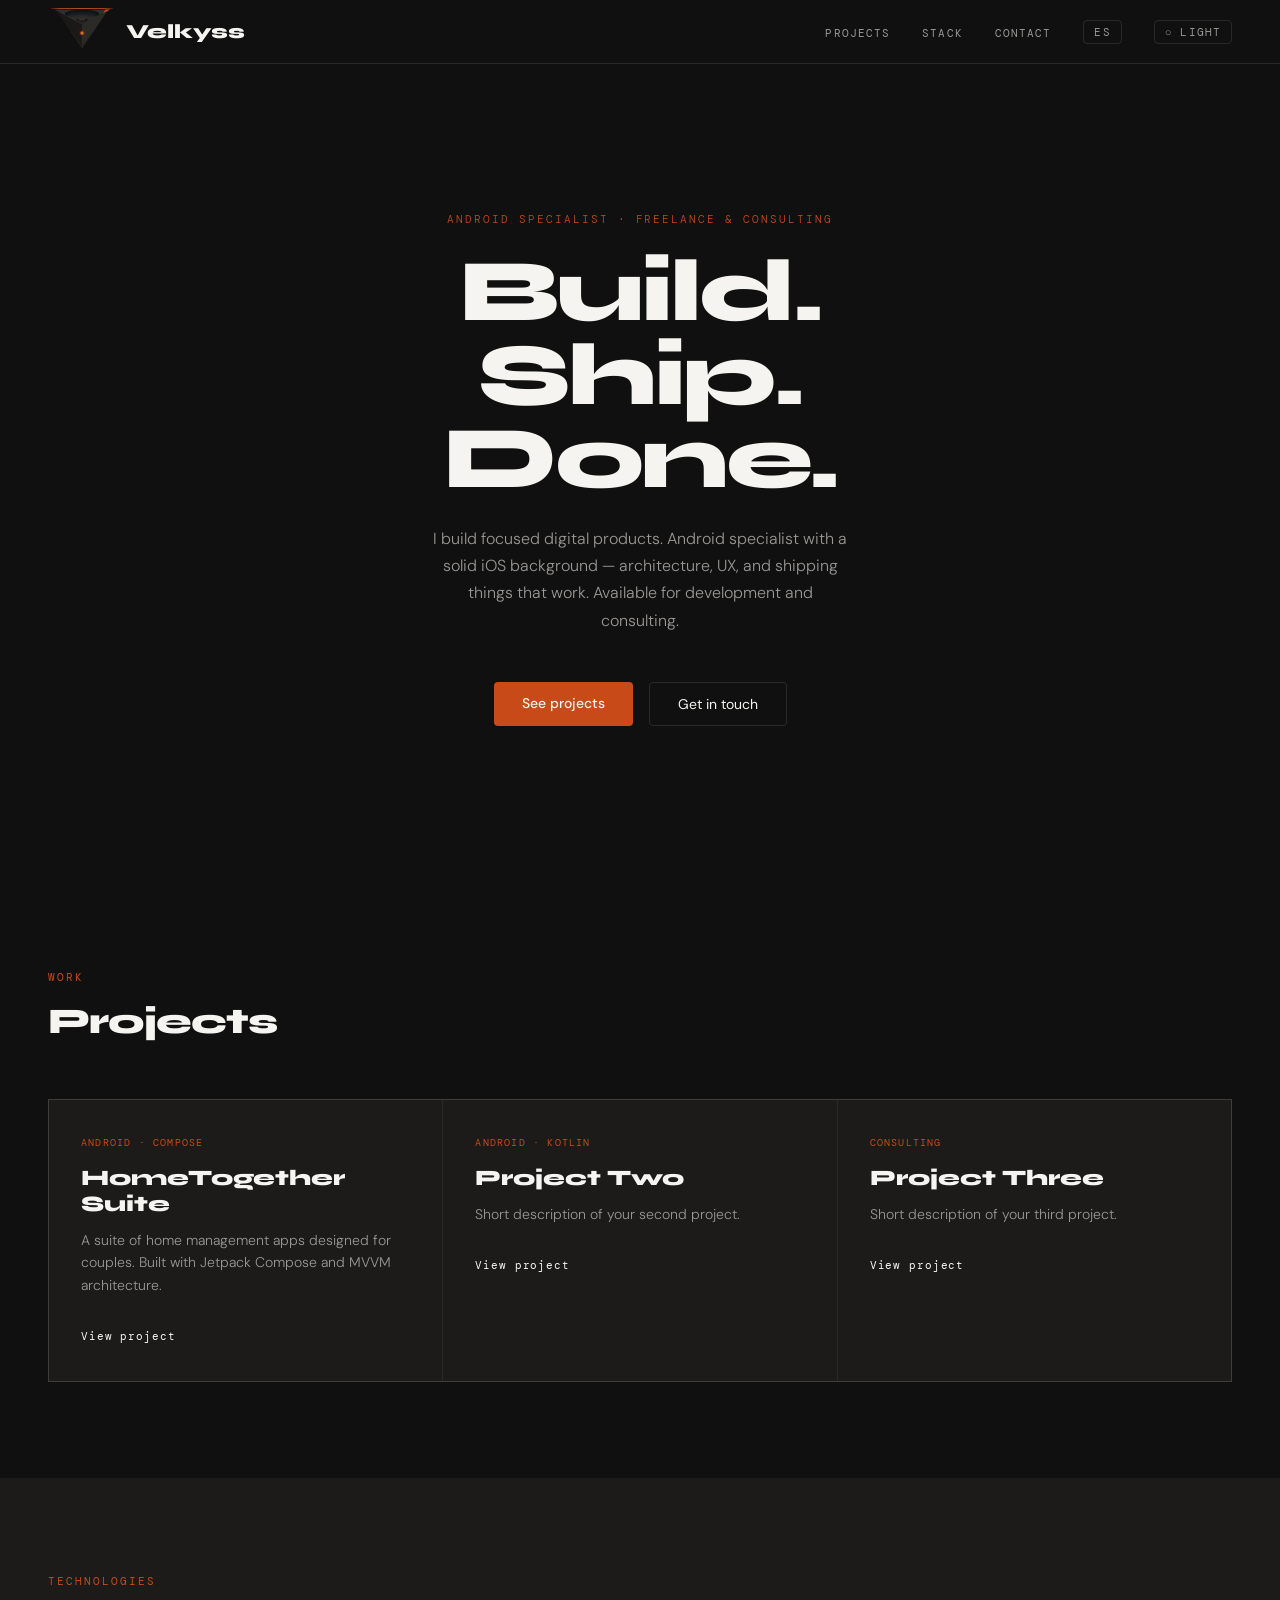
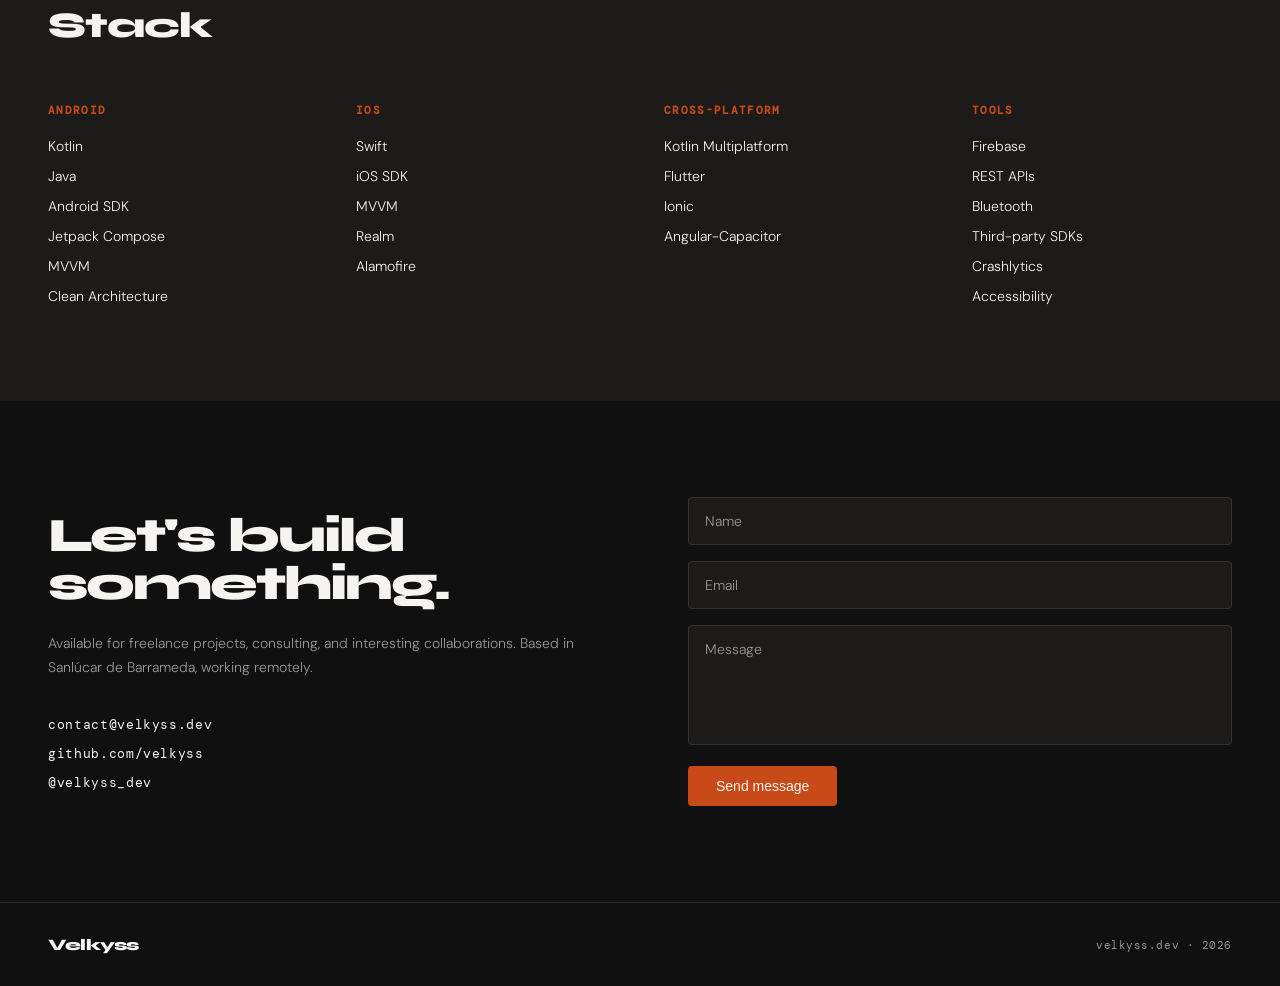
==== commit f303708b: "feat: Añade toggle para contenido light y dark" ====
--- a/index.html
+++ b/index.html
@@ -23,6 +23,7 @@
             <li><a href="#stack" data-key="navStack">Stack</a></li>
             <li><a href="#contact" data-key="navContact">Contact</a></li>
             <li><button id="lang-toggle" class="nav-toggle">ES</button></li>
+            <li><button id="theme-toggle" class="nav-toggle">○ Light</button></li>
         </ul>
         <button class="nav-hamburger" id="nav-hamburger" aria-label="Menu">
             <span></span>
@@ -35,6 +36,7 @@
                 <li><a href="#stack" data-key="navStack">Stack</a></li>
                 <li><a href="#contact" data-key="navContact">Contact</a></li>
                 <li><button id="lang-toggle-mobile" class="nav-toggle">ES</button></li>
+                <li><button id="theme-toggle-mobile" class="nav-toggle">○ Light</button></li>
             </ul>
         </div>
     </nav>
@@ -163,6 +165,7 @@
 
     <script src="strings.js"></script>
     <script src="i18n.js"></script>
+    <script src="theme.js"></script>
     <script src="main.js"></script>
 </body>
 
--- a/style.css
+++ b/style.css
@@ -5,9 +5,20 @@
   --fog: #F5F4F0;
   --fog2: #ECEAE5;
   --border: #D4D1CB;
+  --border-subtle: rgba(212, 209, 203, 0.12);
   --ember: #C84A18;
   --ember-light: #E5622E;
   --ember-deep: #7A2A0B;
+}
+
+html.light {
+  --ink: #F5F4F0;
+  --ink2: #ECEAE5;
+  --ink3: #5A5855;
+  --fog: #111010;
+  --fog2: #1C1B19;
+  --border: #B8B4AE;
+  --border-subtle: rgba(0, 0, 0, 0.1);
 }
 
 * {
@@ -27,7 +38,7 @@
   top: 0;
   z-index: 100;
   background: var(--ink);
-  border-bottom: 1px solid rgba(212, 209, 203, 0.12);
+  border-bottom: 1px solid var(--border-subtle);
   height: 64px;
   padding: 0 48px;
   display: flex;
@@ -137,7 +148,7 @@
 .btn-ghost {
   background: transparent;
   color: var(--fog);
-  border: 1px solid rgba(212, 209, 203, 0.25);
+  border: 1px solid var(--border-subtle);
   padding: 12px 28px;
   font-size: 14px;
   font-weight: 400;
@@ -171,8 +182,8 @@
   display: grid;
   grid-template-columns: repeat(3, 1fr);
   gap: 1px;
-  background: rgba(212, 209, 203, 0.1);
-  border: 1px solid rgba(212, 209, 203, 0.1);
+  background: var(--border-subtle);
+  border: 1px solid var(--border-subtle);
 }
 
 .project-card {
@@ -324,7 +335,7 @@
 .form-field textarea {
   width: 100%;
   background: var(--ink2);
-  border: 1px solid rgba(212, 209, 203, 0.12);
+  border: 1px solid var(--border-subtle);
   border-radius: 4px;
   padding: 14px 16px;
   color: var(--fog);
@@ -345,7 +356,7 @@
 }
 
 footer {
-  border-top: 1px solid rgba(212, 209, 203, 0.1);
+  border-top: 1px solid var(--border-subtle);
   padding: 32px 48px;
   display: flex;
   justify-content: space-between;
@@ -412,15 +423,15 @@
 }
 
 .nav-mobile {
-    display: none;
-    position: absolute;
-    top: 64px;
-    left: 0;
-    right: 0;
-    background: var(--ink);
-    border-bottom: 1px solid rgba(212, 209, 203, 0.12);
-    padding: 16px 24px 24px 24px;
-    z-index: 99;
+  display: none;
+  position: absolute;
+  top: 64px;
+  left: 0;
+  right: 0;
+  background: var(--ink);
+  border-bottom: 1px solid var(--border-subtle);
+  padding: 16px 24px 24px 24px;
+  z-index: 99;
 }
 
 .nav-mobile-links {
@@ -451,21 +462,21 @@
 }
 
 .nav-toggle {
-    font-family: 'DM Mono', monospace;
-    font-size: 11px;
-    text-transform: uppercase;
-    letter-spacing: 0.1em;
-    color: var(--ink3);
-    background: transparent;
-    border: 1px solid rgba(212, 209, 203, 0.2);
-    border-radius: 4px;
-    padding: 4px 10px;
-    cursor: pointer;
+  font-family: 'DM Mono', monospace;
+  font-size: 11px;
+  text-transform: uppercase;
+  letter-spacing: 0.1em;
+  color: var(--ink3);
+  background: transparent;
+  border: 1px solid var(--border-subtle);
+  border-radius: 4px;
+  padding: 4px 10px;
+  cursor: pointer;
 }
 
 .nav-toggle:hover {
-    color: var(--ember-light);
-    border-color: var(--ember-deep);
+  color: var(--ember);
+  border-color: var(--ember);
 }
 
 @media (max-width: 768px) {
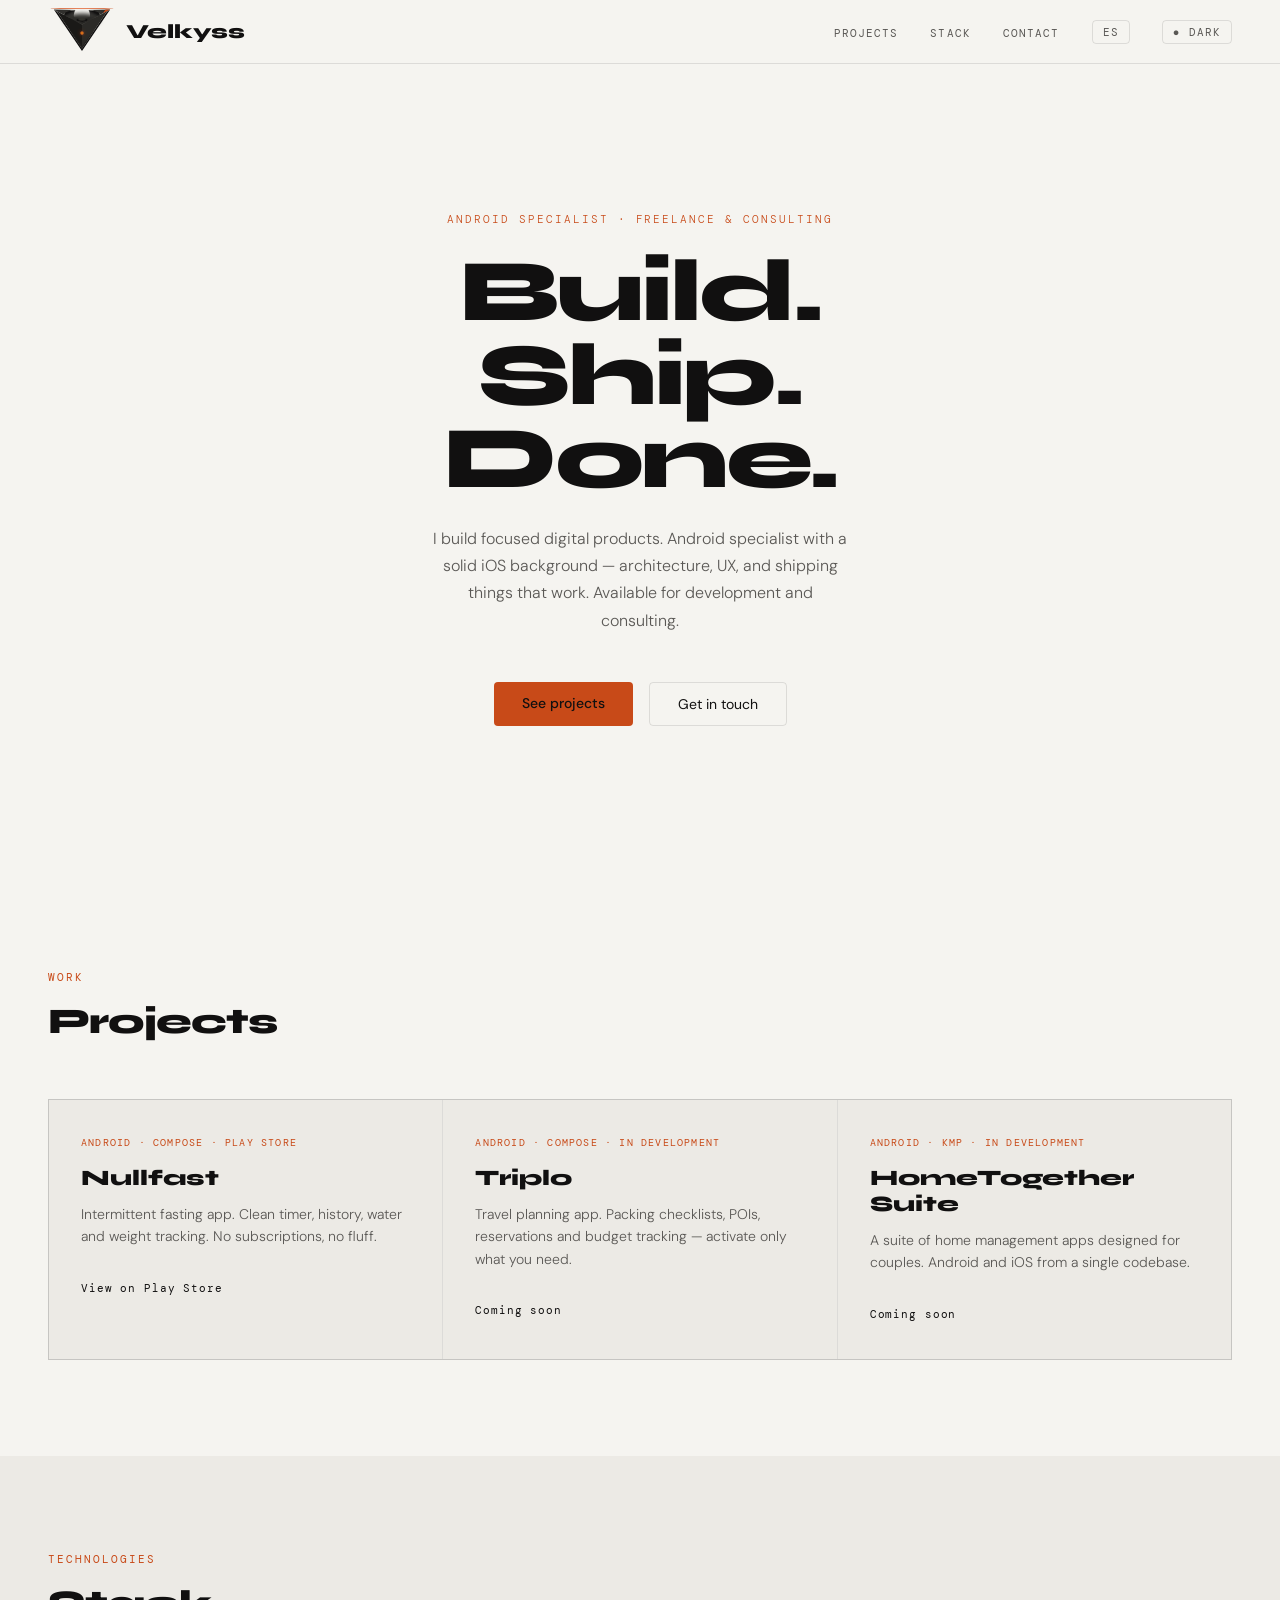
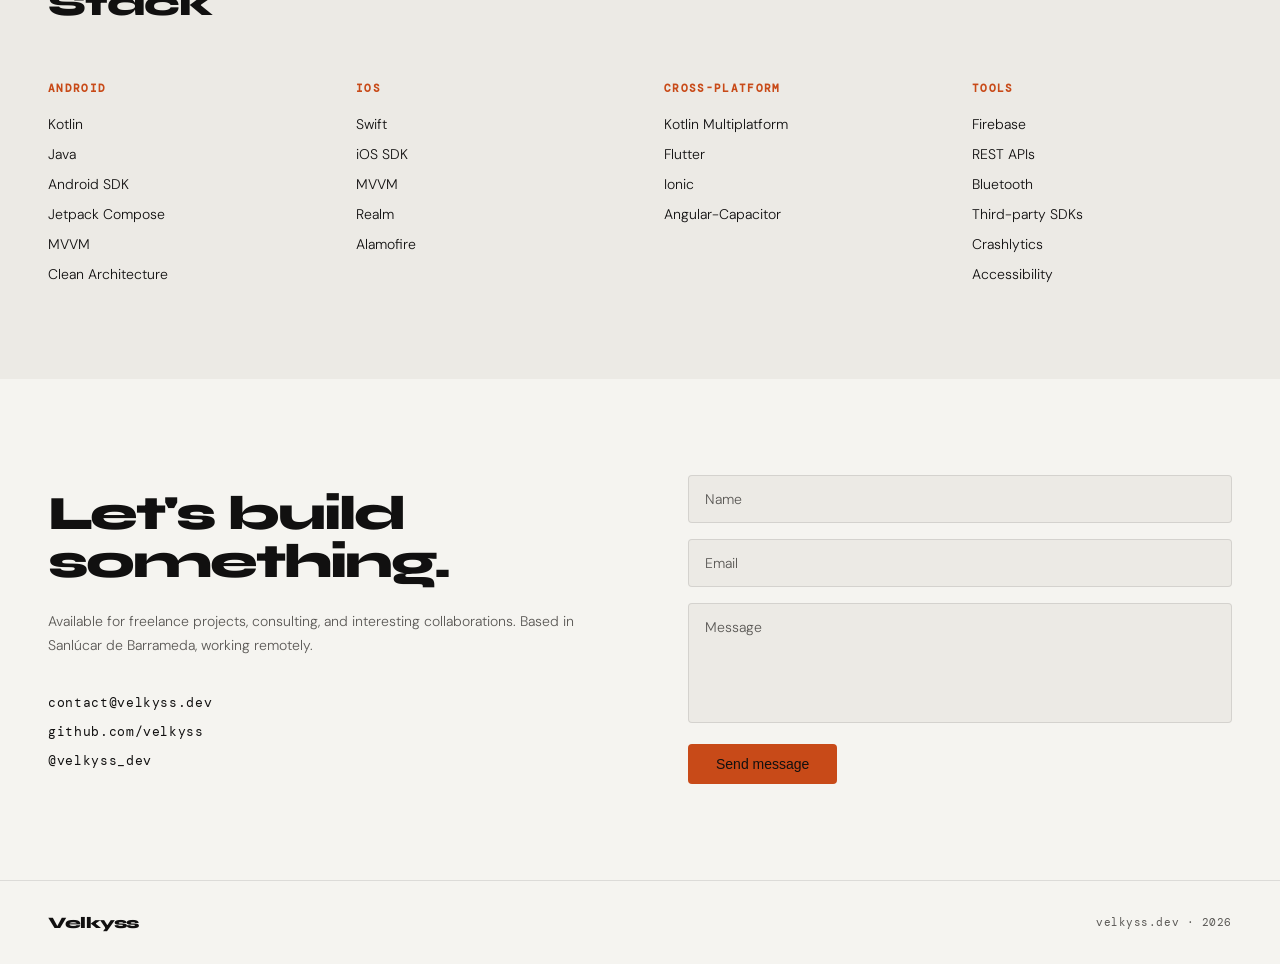
==== commit 13c6bf33: "feat: Actualiza con información de Nullfast y añade nullfast-privacy-policy" ====
--- a/index.html
+++ b/index.html
@@ -58,23 +58,22 @@
         <h2 class="section-title" data-key="projectsTitle">Projects</h2>
         <div class="projects-grid">
             <div class="project-card">
-                <span class="project-tag">Android · Compose</span>
-                <h3 class="project-name">HomeTogether Suite</h3>
-                <p class="project-desc" data-key="suitHomeDescr">A suite of home management apps designed for couples. Built with Jetpack Compose
-                    and MVVM architecture.</p>
-                <a href="#" class="project-link" data-key="viewProjectLabel">View project</a>
+                <span class="project-tag">Android · Compose · Play Store</span>
+                <h3 class="project-name">Nullfast</h3>
+                <p class="project-desc" data-key="nullfastDescr">Intermittent fasting app. Clean timer, history, water and weight tracking. No subscriptions, no fluff.</p>
+                <a href="https://play.google.com/store/apps/details?id=com.velkyss.nullfast" class="project-link" data-key="viewOnPlayStore" target="_blank" rel="noopener">View on Play Store</a>
             </div>
             <div class="project-card">
-                <span class="project-tag">Android · Kotlin</span>
-                <h3 class="project-name">Project Two</h3>
-                <p class="project-desc">Short description of your second project.</p>
-                <a href="#" class="project-link" data-key="viewProjectLabel">View project</a>
+                <span class="project-tag">Android · Compose · <span data-key="inDevelopmentTag">In development</span></span>
+                <h3 class="project-name">Triplo</h3>
+                <p class="project-desc" data-key="triploDescr">Travel planning app. Packing checklists, POIs, reservations and budget tracking — activate only what you need.</p>
+                <a href="#" class="project-link" data-key="comingSoonLabel">Coming soon</a>
             </div>
             <div class="project-card">
-                <span class="project-tag">Consulting</span>
-                <h3 class="project-name">Project Three</h3>
-                <p class="project-desc">Short description of your third project.</p>
-                <a href="#" class="project-link" data-key="viewProjectLabel">View project</a>
+                <span class="project-tag">Android · KMP · <span data-key="inDevelopmentTag">In development</span></span>
+                <h3 class="project-name">HomeTogether Suite</h3>
+                <p class="project-desc" data-key="homeTogetherDescr">A suite of home management apps designed for couples. Android and iOS from a single codebase.</p>
+                <a href="#" class="project-link" data-key="comingSoonLabel">Coming soon</a>
             </div>
         </div>
     </section>
--- a/style.css
+++ b/style.css
@@ -143,6 +143,7 @@
   border-radius: 4px;
   text-decoration: none;
   border: none;
+  cursor: pointer;
 }
 
 .btn-ghost {
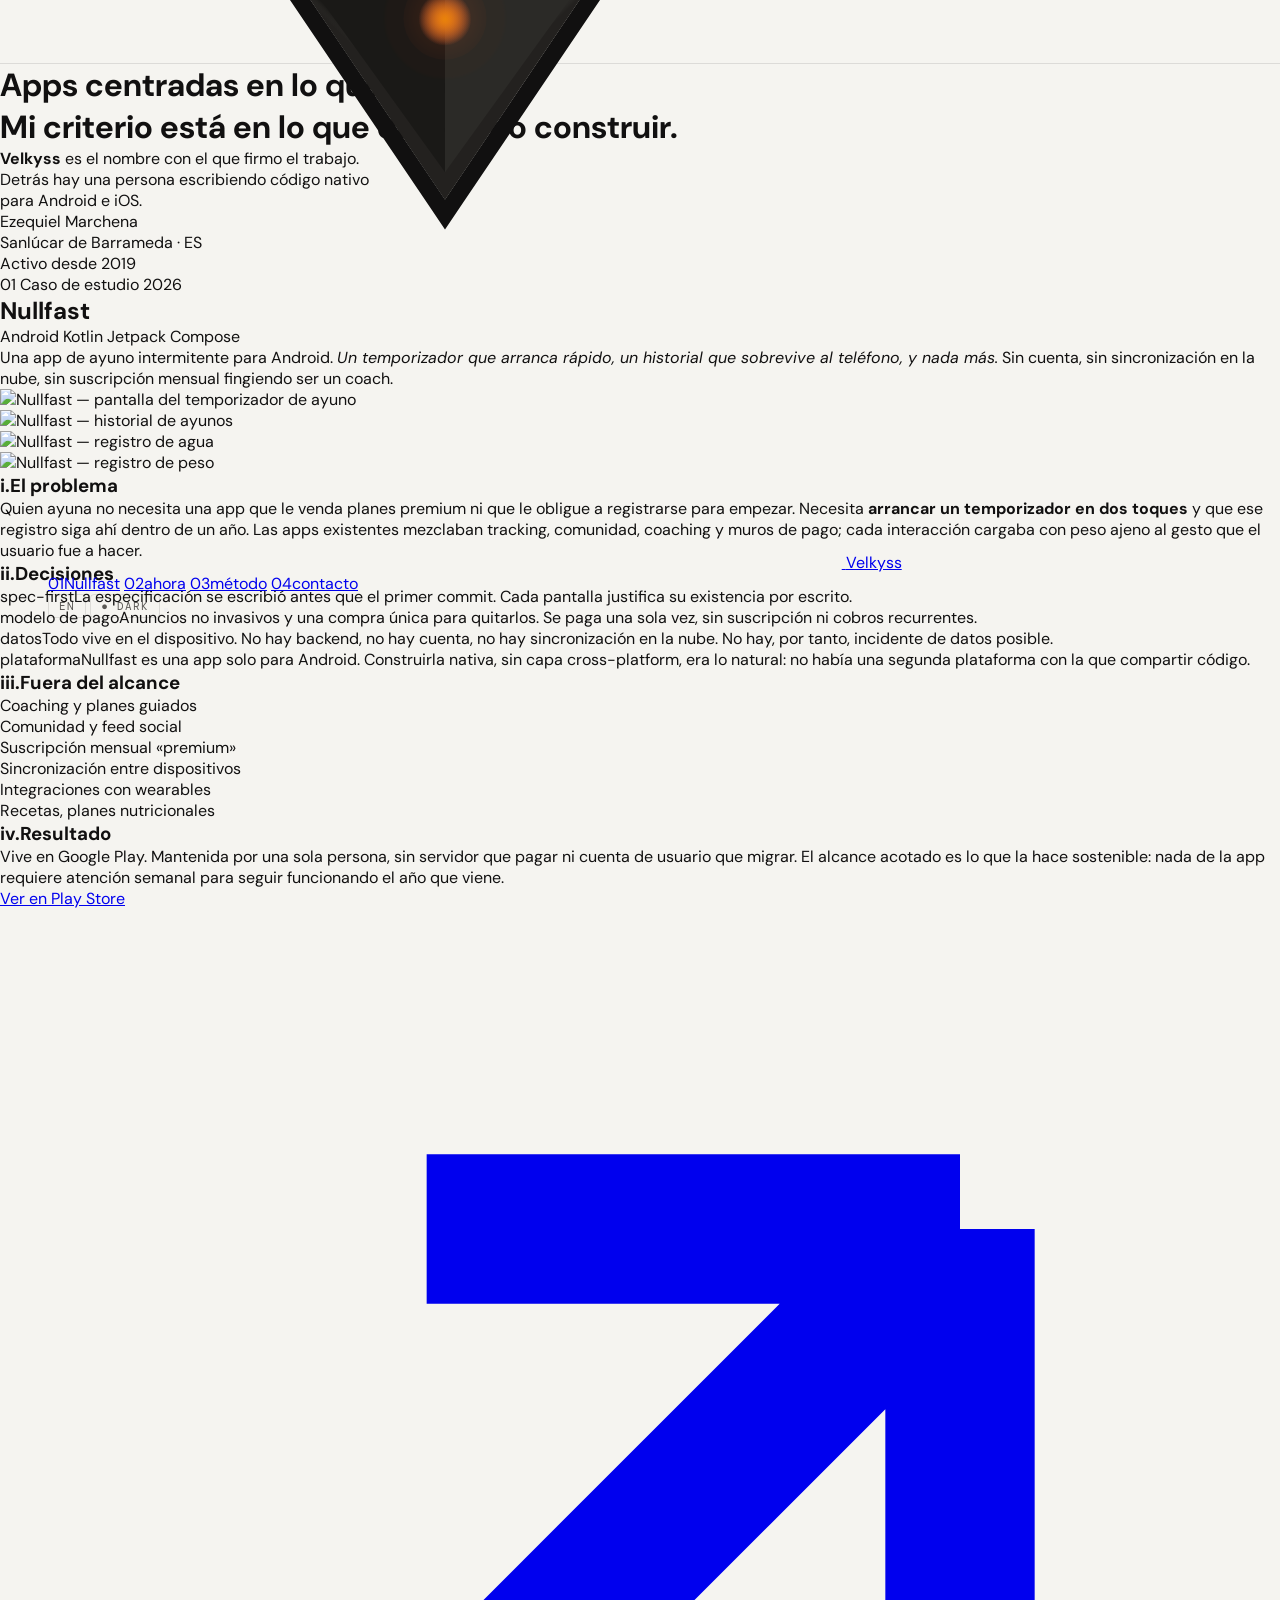
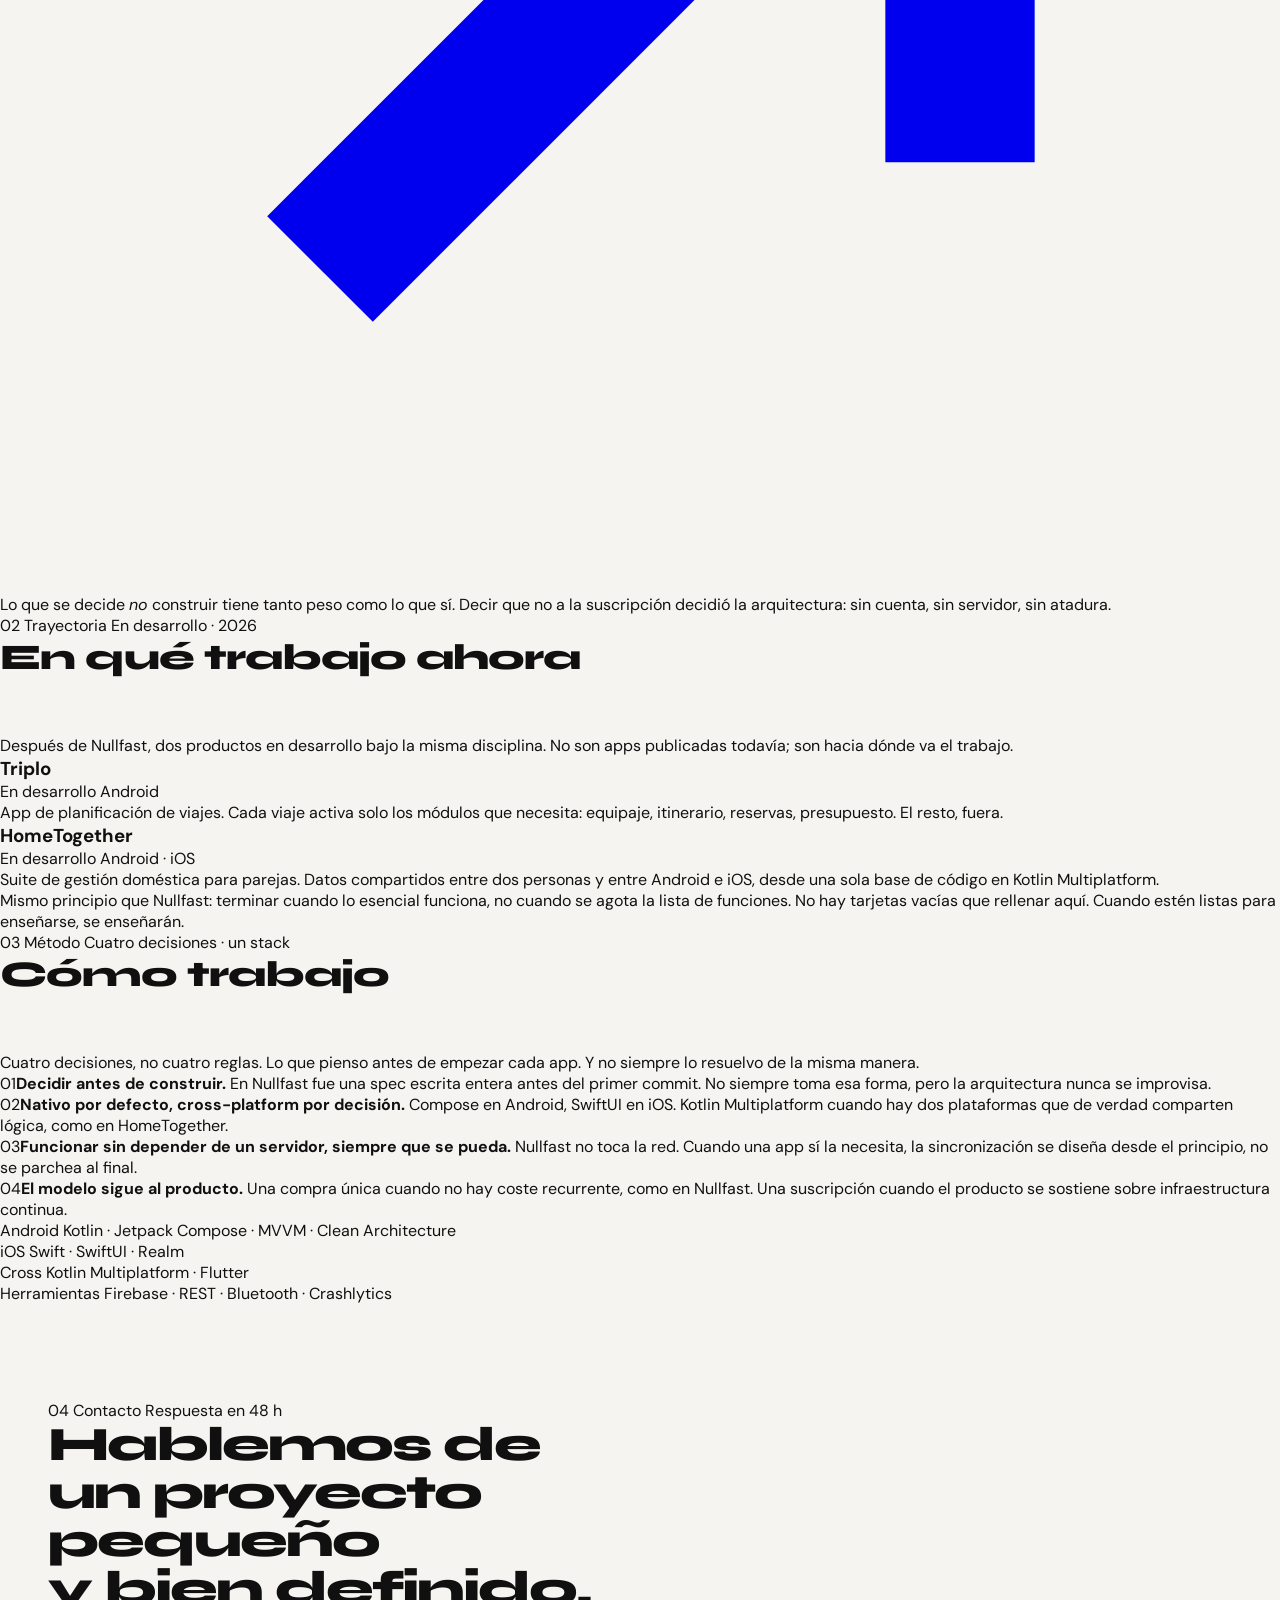
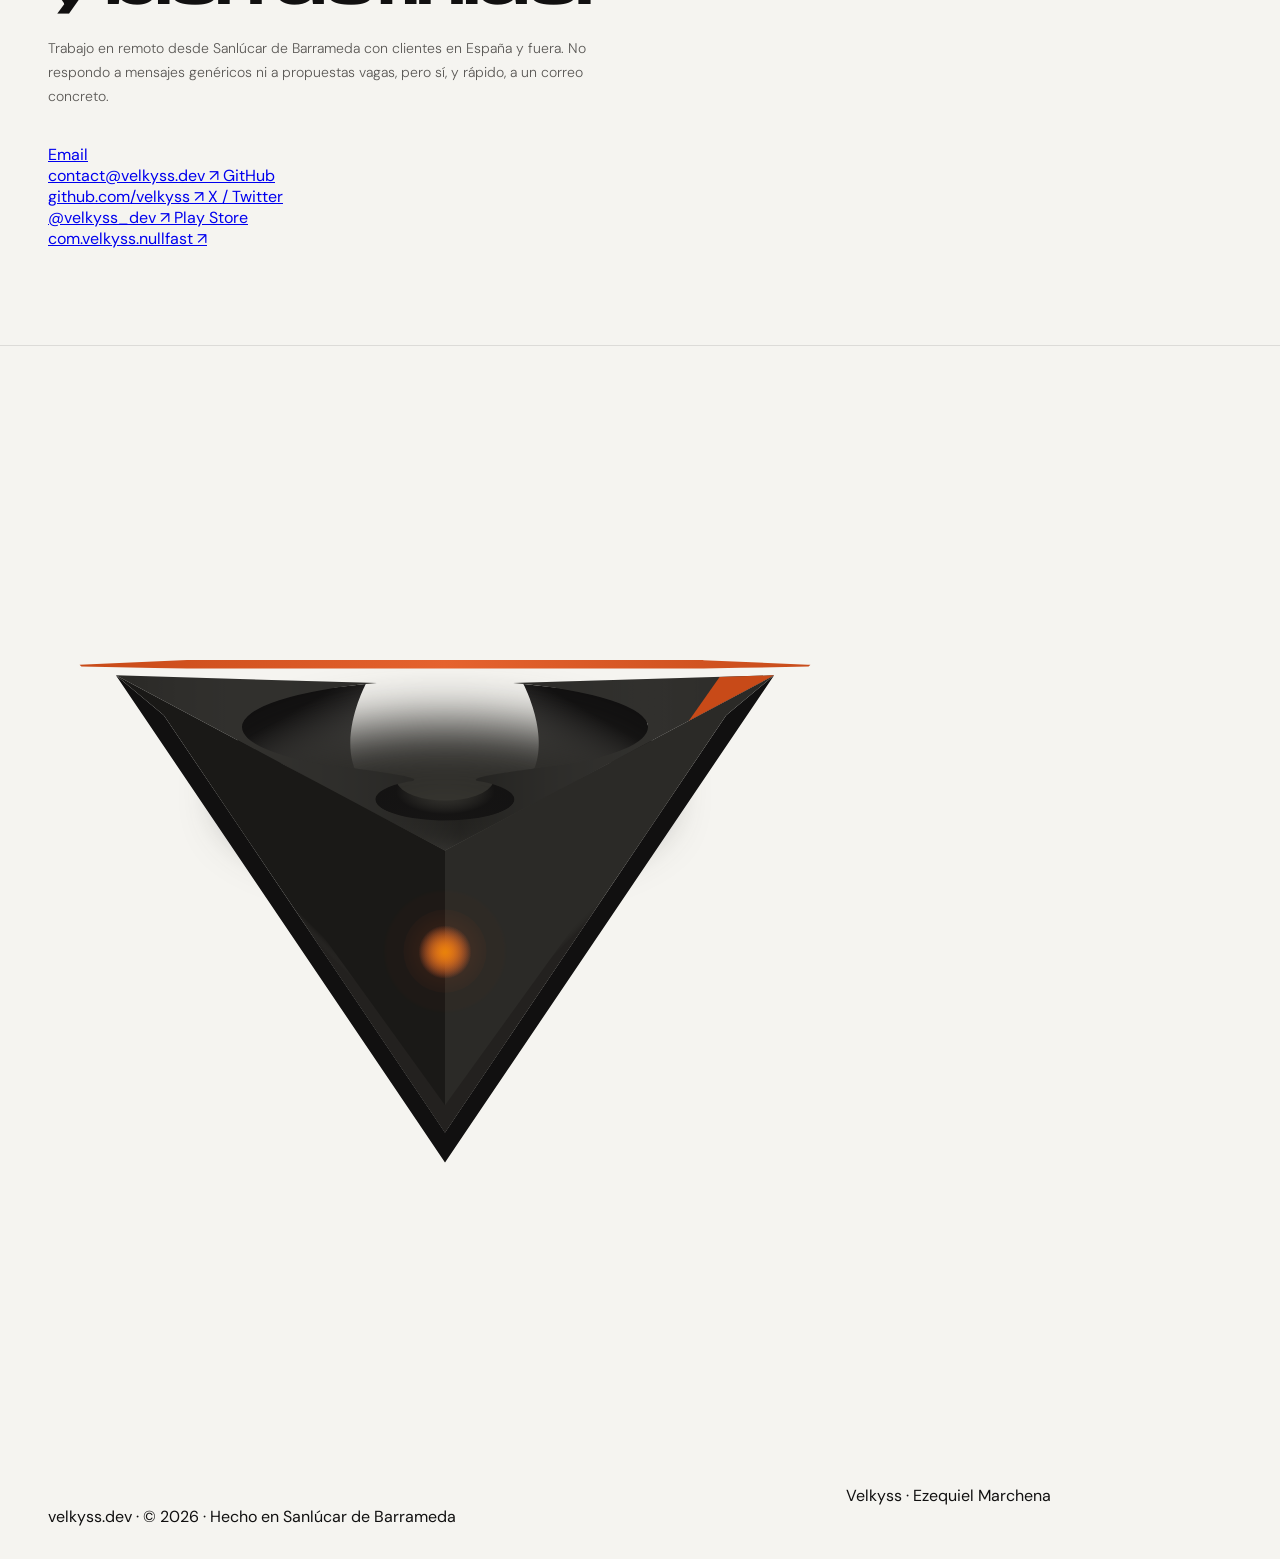
==== commit d308fe12: "fix: corrige literal" ====
--- a/index.html
+++ b/index.html
@@ -1,171 +1,357 @@
 <!DOCTYPE html>
-<html lang="en">
-
+<html lang="es" data-theme="dark" data-lang="es">
 <head>
-    <meta charset="UTF-8">
-    <meta name="viewport" content="width=device-width, initial-scale=1.0">
-    <title>Velkyss</title>
-    <link
-        href="https://fonts.googleapis.com/css2?family=Syne:wght@800&family=DM+Sans:wght@300;400;500&family=DM+Mono:wght@300;400&display=swap"
-        rel="stylesheet">
-    <link rel="stylesheet" href="style.css">
+<meta charset="UTF-8">
+<meta name="viewport" content="width=device-width, initial-scale=1.0">
+
+<title>Velkyss · Ezequiel Marchena — Desarrollo Android e iOS</title>
+<meta name="description" content="Velkyss es la marca de Ezequiel Marchena, desarrollador de apps nativas para Android e iOS. Productos enfocados, bien definidos y sostenibles.">
+<meta name="author" content="Ezequiel Marchena">
+<link rel="canonical" href="https://velkyss.dev/">
+
+<meta property="og:type" content="website">
+<meta property="og:url" content="https://velkyss.dev/">
+<meta property="og:title" content="Velkyss · Ezequiel Marchena">
+<meta property="og:description" content="Apps nativas para Android e iOS. Productos enfocados, bien definidos y sostenibles.">
+<meta property="og:image" content="https://velkyss.dev/assets/og-image.png">
+
+<meta name="twitter:card" content="summary_large_image">
+<meta name="twitter:title" content="Velkyss · Ezequiel Marchena">
+<meta name="twitter:description" content="Apps nativas para Android e iOS. Productos enfocados, bien definidos y sostenibles.">
+<meta name="twitter:image" content="https://velkyss.dev/assets/og-image.png">
+
+<link rel="icon" type="image/svg+xml" href="assets/symbol-dark.svg">
+
+<link rel="preconnect" href="https://fonts.googleapis.com">
+<link rel="preconnect" href="https://fonts.gstatic.com" crossorigin>
+<link href="https://fonts.googleapis.com/css2?family=Syne:wght@800&family=DM+Sans:wght@300;400;500&family=DM+Mono:wght@300;400;500&display=swap" rel="stylesheet">
+
+<link rel="stylesheet" href="style.css">
+
+<script type="application/ld+json">
+{
+  "@context": "https://schema.org",
+  "@type": "Person",
+  "name": "Ezequiel Marchena",
+  "url": "https://velkyss.dev",
+  "jobTitle": "Desarrollador de aplicaciones móviles",
+  "knowsAbout": ["Android", "iOS", "Kotlin", "Jetpack Compose", "Swift", "Kotlin Multiplatform"],
+  "address": {
+    "@type": "PostalAddress",
+    "addressLocality": "Sanlúcar de Barrameda",
+    "addressCountry": "ES"
+  },
+  "sameAs": [
+    "https://github.com/velkyss",
+    "https://x.com/velkyss_dev"
+  ]
+}
+</script>
 </head>
-
 <body>
 
-    <nav>
-        <a href="#" class="nav-logo">
-            <img src="assets/symbol-dark.svg" alt="Velkyss">
-            Velkyss
+<nav class="top">
+  <div class="container">
+    <a class="brand" href="#top" aria-label="Velkyss">
+      <img src="assets/symbol-dark.svg" alt="">
+      <span>Velkyss<span class="dot"></span></span>
+    </a>
+
+    <div class="nav-end">
+      <a class="nav-link" href="#nullfast"><span class="num">01</span><span data-i18n="navCase">Nullfast</span></a>
+      <a class="nav-link" href="#now"><span class="num">02</span><span data-i18n="navNow">ahora</span></a>
+      <a class="nav-link" href="#method"><span class="num">03</span><span data-i18n="navMethod">método</span></a>
+      <a class="nav-link" href="#contact"><span class="num">04</span><span data-i18n="navContact">contacto</span></a>
+
+      <div class="nav-sep"></div>
+
+      <button class="nav-toggle" id="lang-toggle" aria-label="Cambiar idioma">EN</button>
+      <button class="nav-toggle nav-toggle-icon" id="theme-toggle" aria-label="Cambiar tema">
+        <svg viewBox="0 0 12 12" aria-hidden="true">
+          <circle cx="6" cy="6" r="5" fill="none" stroke="currentColor" stroke-width="1.1"></circle>
+          <path d="M6 1 A5 5 0 0 1 6 11 Z" fill="currentColor"></path>
+        </svg>
+      </button>
+
+      <button class="nav-burger" id="nav-burger" aria-label="Abrir menú" aria-expanded="false">
+        <span></span><span></span><span></span>
+      </button>
+    </div>
+  </div>
+
+  <div class="nav-mobile" id="nav-mobile">
+    <a href="#nullfast"><span class="num">01</span><span data-i18n="navCase">Nullfast</span></a>
+    <a href="#now"><span class="num">02</span><span data-i18n="navNow">ahora</span></a>
+    <a href="#method"><span class="num">03</span><span data-i18n="navMethod">método</span></a>
+    <a href="#contact"><span class="num">04</span><span data-i18n="navContact">contacto</span></a>
+  </div>
+</nav>
+
+<span id="top"></span>
+
+<!-- ═══════════════ HERO ═══════════════ -->
+<header class="hero">
+  <div class="container">
+
+    <h1 class="hero-statement" data-i18n-html="heroStatement">
+      Apps centradas en lo que importa.<br>
+      <span class="soft">Mi</span> <span class="underline">criterio</span> <span class="soft">está en lo que decido</span> no <span class="soft">construir</span>.
+    </h1>
+
+    <div class="hero-meta-row">
+      <div class="meta-l" data-i18n-html="heroMetaL">
+        <strong>Velkyss</strong> es el nombre con el que firmo el trabajo.<br>
+        Detrás hay una persona escribiendo código nativo<br>
+        para Android e iOS.
+      </div>
+      <div class="meta-r" data-i18n-html="heroMetaR">
+        <span class="who">Ezequiel Marchena</span><br>
+        Sanlúcar de Barrameda · ES<br>
+        Activo desde 2019
+      </div>
+    </div>
+  </div>
+</header>
+
+<!-- ═══════════════ 01 · NULLFAST — CASO DE ESTUDIO ═══════════════ -->
+<section class="section section-band" id="nullfast">
+  <div class="container">
+
+    <div class="section-eyebrow">
+      <span class="num">01</span>
+      <span class="line"></span>
+      <span data-i18n="caseLabel">Caso de estudio</span>
+      <span class="meta">2026</span>
+    </div>
+
+    <div class="case-title-row">
+      <h2 class="case-title">Nullfast</h2>
+      <div class="case-tag-row">
+        <span class="case-tag">Android</span>
+        <span class="case-tag">Kotlin</span>
+        <span class="case-tag">Jetpack&nbsp;Compose</span>
+      </div>
+    </div>
+
+    <p class="case-lede" data-i18n-html="caseLede">
+      Una app de ayuno intermitente para Android. <em>Un temporizador que arranca rápido, un historial que sobrevive al teléfono, y nada más.</em> Sin cuenta, sin sincronización en la nube, sin suscripción mensual fingiendo ser un coach.
+    </p>
+
+    <div class="case-shots">
+      <figure class="shot">
+        <img src="assets/nullfast-timer.png" alt="Nullfast — pantalla del temporizador de ayuno" loading="lazy">
+      </figure>
+      <figure class="shot">
+        <img src="assets/nullfast-history.png" alt="Nullfast — historial de ayunos" loading="lazy">
+      </figure>
+      <figure class="shot">
+        <img src="assets/nullfast-water.png" alt="Nullfast — registro de agua" loading="lazy">
+      </figure>
+      <figure class="shot">
+        <img src="assets/nullfast-weight.png" alt="Nullfast — registro de peso" loading="lazy">
+      </figure>
+    </div>
+
+    <div class="case-grid">
+
+      <h3><span class="num">i.</span><span data-i18n="caseProblem">El problema</span></h3>
+      <div class="body">
+        <p data-i18n-html="caseProblemBody">
+          Quien ayuna no necesita una app que le venda planes premium ni que le obligue a registrarse para empezar. Necesita <strong>arrancar un temporizador en dos toques</strong> y que ese registro siga ahí dentro de un año. Las apps existentes mezclaban tracking, comunidad, coaching y muros de pago; cada interacción cargaba con peso ajeno al gesto que el usuario fue a hacer.
+        </p>
+      </div>
+
+      <h3><span class="num">ii.</span><span data-i18n="caseDecisions">Decisiones</span></h3>
+      <div class="body">
+        <ul class="decision-list">
+          <li><span class="k" data-i18n="kSpec">spec-first</span><span data-i18n="dec1">La especificación se escribió antes que el primer commit. Cada pantalla justifica su existencia por escrito.</span></li>
+          <li><span class="k" data-i18n="kPricing">modelo de pago</span><span data-i18n="dec2">Anuncios no invasivos y una compra única para quitarlos. Se paga una sola vez, sin suscripción ni cobros recurrentes.</span></li>
+          <li><span class="k" data-i18n="kData">datos</span><span data-i18n="dec3">Todo vive en el dispositivo. No hay backend, no hay cuenta, no hay sincronización en la nube. No hay, por tanto, incidente de datos posible.</span></li>
+          <li><span class="k" data-i18n="kPlatform">plataforma</span><span data-i18n="dec4">Nullfast es una app solo para Android. Construirla nativa, sin capa cross-platform, era lo natural: no había una segunda plataforma con la que compartir código.</span></li>
+        </ul>
+      </div>
+
+      <h3><span class="num">iii.</span><span data-i18n="caseOut">Fuera del alcance</span></h3>
+      <div class="body">
+        <ul class="out-list">
+          <li data-i18n="out1">Coaching y planes guiados</li>
+          <li data-i18n="out2">Comunidad y feed social</li>
+          <li data-i18n="out3">Suscripción mensual «premium»</li>
+          <li data-i18n="out4">Sincronización entre dispositivos</li>
+          <li data-i18n="out5">Integraciones con wearables</li>
+          <li data-i18n="out6">Recetas, planes nutricionales</li>
+        </ul>
+      </div>
+
+      <h3><span class="num">iv.</span><span data-i18n="caseResult">Resultado</span></h3>
+      <div class="body">
+        <p data-i18n-html="caseResultBody">
+          Vive en Google Play. Mantenida por una sola persona, sin servidor que pagar ni cuenta de usuario que migrar. El alcance acotado es lo que la hace sostenible: nada de la app requiere atención semanal para seguir funcionando el año que viene.
+        </p>
+        <a class="result-link" href="https://play.google.com/store/apps/details?id=com.velkyss.nullfast" target="_blank" rel="noopener">
+          <span data-i18n="caseResultCta">Ver en Play Store</span>
+          <svg viewBox="0 0 12 12" fill="none" stroke="currentColor" stroke-width="1.4" aria-hidden="true"><path d="M3 9L9 3 M9 3H4 M9 3V8"></path></svg>
         </a>
-        <ul class="nav-links">
-            <li><a href="#projects" data-key="navProjects">Projects</a></li>
-            <li><a href="#stack" data-key="navStack">Stack</a></li>
-            <li><a href="#contact" data-key="navContact">Contact</a></li>
-            <li><button id="lang-toggle" class="nav-toggle">ES</button></li>
-            <li><button id="theme-toggle" class="nav-toggle">○ Light</button></li>
-        </ul>
-        <button class="nav-hamburger" id="nav-hamburger" aria-label="Menu">
-            <span></span>
-            <span></span>
-            <span></span>
-        </button>
-        <div class="nav-mobile" id="nav-mobile">
-            <ul class="nav-mobile-links">
-                <li><a href="#projects" data-key="navProjects">Projects</a></li>
-                <li><a href="#stack" data-key="navStack">Stack</a></li>
-                <li><a href="#contact" data-key="navContact">Contact</a></li>
-                <li><button id="lang-toggle-mobile" class="nav-toggle">ES</button></li>
-                <li><button id="theme-toggle-mobile" class="nav-toggle">○ Light</button></li>
-            </ul>
-        </div>
-    </nav>
-
-    <section id="hero">
-        <p class="hero-eyebrow" data-key="eyebrow">Android Specialist · Freelance & Consulting</p>
-        <h1 class="hero-title">Build.<br>Ship.<br>Done.</h1>
-        <p class="hero-sub" data-key="heroSub">I build focused digital products. Android specialist with a solid iOS
-            background —
-            architecture, UX, and shipping things that work. Available for development and consulting.</p>
-        <div class="hero-cta-row">
-            <a href="#projects" class="btn-primary" data-key="seeProjects">See projects</a>
-            <a href="#contact" class="btn-ghost" data-key="getInTouch">Get in touch</a>
-        </div>
-    </section>
-
-    <section id="projects">
-        <p class="section-label" data-key="workLabel">Work</p>
-        <h2 class="section-title" data-key="projectsTitle">Projects</h2>
-        <div class="projects-grid">
-            <div class="project-card">
-                <span class="project-tag">Android · Compose · Play Store</span>
-                <h3 class="project-name">Nullfast</h3>
-                <p class="project-desc" data-key="nullfastDescr">Intermittent fasting app. Clean timer, history, water and weight tracking. No subscriptions, no fluff.</p>
-                <a href="https://play.google.com/store/apps/details?id=com.velkyss.nullfast" class="project-link" data-key="viewOnPlayStore" target="_blank" rel="noopener">View on Play Store</a>
-            </div>
-            <div class="project-card">
-                <span class="project-tag">Android · Compose · <span data-key="inDevelopmentTag">In development</span></span>
-                <h3 class="project-name">Triplo</h3>
-                <p class="project-desc" data-key="triploDescr">Travel planning app. Packing checklists, POIs, reservations and budget tracking — activate only what you need.</p>
-                <a href="#" class="project-link" data-key="comingSoonLabel">Coming soon</a>
-            </div>
-            <div class="project-card">
-                <span class="project-tag">Android · KMP · <span data-key="inDevelopmentTag">In development</span></span>
-                <h3 class="project-name">HomeTogether Suite</h3>
-                <p class="project-desc" data-key="homeTogetherDescr">A suite of home management apps designed for couples. Android and iOS from a single codebase.</p>
-                <a href="#" class="project-link" data-key="comingSoonLabel">Coming soon</a>
-            </div>
-        </div>
-    </section>
-
-    <section id="stack">
-        <p class="section-label" data-key="techLabel">Technologies</p>
-        <h2 class="section-title" data-key="stackLabel">Stack</h2>
-        <div class="stack-grid">
-            <div class="stack-group">
-                <h3 class="stack-group-title">Android</h3>
-                <ul class="stack-list">
-                    <li>Kotlin</li>
-                    <li>Java</li>
-                    <li>Android SDK</li>
-                    <li>Jetpack Compose</li>
-                    <li>MVVM</li>
-                    <li data-key="cleanArchitectureLabel">Clean Architecture</li>
-                </ul>
-            </div>
-            <div class="stack-group">
-                <h3 class="stack-group-title">iOS</h3>
-                <ul class="stack-list">
-                    <li>Swift</li>
-                    <li>iOS SDK</li>
-                    <li>MVVM</li>
-                    <li>Realm</li>
-                    <li>Alamofire</li>
-                </ul>
-            </div>
-            <div class="stack-group">
-                <h3 class="stack-group-title">Cross-platform</h3>
-                <ul class="stack-list">
-                    <li>Kotlin Multiplatform</li>
-                    <li>Flutter</li>
-                    <li>Ionic</li>
-                    <li>Angular-Capacitor</li>
-                </ul>
-            </div>
-            <div class="stack-group">
-                <h3 class="stack-group-title">Tools</h3>
-                <ul class="stack-list">
-                    <li>Firebase</li>
-                    <li>REST APIs</li>
-                    <li>Bluetooth</li>
-                    <li data-key="thirdPartySdkLabel">Third-party SDKs</li>
-                    <li>Crashlytics</li>
-                    <li data-key="accesibilityLabel">Accessibility</li>
-                </ul>
-            </div>
-        </div>
-    </section>
-
-    <section id="contact">
-        <div class="contact-info">
-            <h2 class="contact-title" data-key="contactTitle">Let's build<br>something.</h2>
-            <p class="contact-sub" data-key="contactSub">Available for freelance projects, consulting, and interesting
-                collaborations. Based
-                in Sanlúcar de Barrameda, working remotely.</p>
-            <div class="contact-links">
-                <a href="mailto:contact@velkyss.dev" class="contact-link">contact@velkyss.dev</a>
-                <a href="https://github.com/velkyss" class="contact-link">github.com/velkyss</a>
-                <a href="https://x.com/velkyss_dev" class="contact-link">@velkyss_dev</a>
-            </div>
-        </div>
-        <form id="contact-form" class="contact-form" action="https://formspree.io/f/xvzvkbkk" method="POST">
-            <div class="form-field">
-                <input type="text" name="name" data-key="formName" placeholder="Name">
-            </div>
-            <div class="form-field">
-                <input type="email" name="email" data-key="formEmail" placeholder="Email">
-            </div>
-            <div class="form-field">
-                <textarea name="message" data-key="formMessage" placeholder="Message"></textarea>
-            </div>
-            <input type="hidden" name="_next" value="https://velkyss.dev">
-            <button type="submit" class="btn-primary" data-key="formSend">Send message</button>
-        </form>
-        <div id="form-success" class="form-success" style="display:none;">
-            <p class="success-title" data-key="successTitle">Message sent.</p>
-            <p class="success-sub" data-key="successSub">I'll get back to you as soon as possible.</p>
-        </div>
-    </section>
-
-    <footer>
-        <span class="footer-brand">Velkyss</span>
-        <span class="footer-meta">velkyss.dev · 2026</span>
-    </footer>
-
-    <script src="strings.js"></script>
-    <script src="i18n.js"></script>
-    <script src="theme.js"></script>
-    <script src="main.js"></script>
+      </div>
+    </div>
+
+    <blockquote class="pull-quote">
+      <p data-i18n-html="casePullquote">
+        Lo que se decide <em>no</em> construir tiene tanto peso como lo que sí. Decir que no a la suscripción decidió la arquitectura: sin cuenta, sin servidor, sin atadura.
+      </p>
+    </blockquote>
+
+  </div>
+</section>
+
+<!-- ═══════════════ 02 · EN QUÉ TRABAJO AHORA ═══════════════ -->
+<section class="section" id="now">
+  <div class="container">
+    <div class="section-eyebrow">
+      <span class="num">02</span>
+      <span class="line"></span>
+      <span data-i18n="nowLabel">Trayectoria</span>
+      <span class="meta" data-i18n="nowMeta">En desarrollo · 2026</span>
+    </div>
+
+    <h2 class="section-title" data-i18n="nowTitle">En qué trabajo ahora</h2>
+    <p class="section-lede" data-i18n="nowIntro">
+      Después de Nullfast, dos productos en desarrollo bajo la misma disciplina. No son apps publicadas todavía; son hacia dónde va el trabajo.
+    </p>
+
+    <div class="trajectory">
+      <article class="trajectory-item">
+        <div class="trajectory-head">
+          <h3 class="trajectory-name">Triplo</h3>
+          <span class="trajectory-status" data-i18n="triploStatus">En desarrollo</span>
+          <span class="trajectory-plat">Android</span>
+        </div>
+        <p class="trajectory-desc" data-i18n-html="triploDesc">
+          App de planificación de viajes. Cada viaje activa solo los módulos que necesita: equipaje, itinerario, reservas, presupuesto. El resto, fuera.
+        </p>
+      </article>
+
+      <article class="trajectory-item">
+        <div class="trajectory-head">
+          <h3 class="trajectory-name">HomeTogether</h3>
+          <span class="trajectory-status" data-i18n="htStatus">En desarrollo</span>
+          <span class="trajectory-plat">Android · iOS</span>
+        </div>
+        <p class="trajectory-desc" data-i18n-html="htDesc">
+          Suite de gestión doméstica para parejas. Datos compartidos entre dos personas y entre Android e iOS, desde una sola base de código en Kotlin Multiplatform.
+        </p>
+      </article>
+    </div>
+
+    <p class="now-closing" data-i18n="nowClosing">
+      Mismo principio que Nullfast: terminar cuando lo esencial funciona, no cuando se agota la lista de funciones. No hay tarjetas vacías que rellenar aquí. Cuando estén listas para enseñarse, se enseñarán.
+    </p>
+  </div>
+</section>
+
+<!-- ═══════════════ 03 · MÉTODO + STACK ═══════════════ -->
+<section class="section section-band" id="method">
+  <div class="container">
+    <div class="section-eyebrow">
+      <span class="num">03</span>
+      <span class="line"></span>
+      <span data-i18n="methodLabel">Método</span>
+      <span class="meta" data-i18n="methodMeta">Cuatro decisiones · un stack</span>
+    </div>
+
+    <h2 class="section-title" data-i18n="methodTitle">Cómo trabajo</h2>
+    <p class="section-lede" data-i18n="methodLede">
+      Cuatro decisiones, no cuatro reglas. Lo que pienso antes de empezar cada app. Y no siempre lo resuelvo de la misma manera.
+    </p>
+
+    <div class="method-grid">
+      <ul class="method-points">
+        <li><span class="n">01</span><span data-i18n-html="m1"><strong>Decidir antes de construir.</strong> En Nullfast fue una spec escrita entera antes del primer commit. No siempre toma esa forma, pero la arquitectura nunca se improvisa.</span></li>
+        <li><span class="n">02</span><span data-i18n-html="m2"><strong>Nativo por defecto, cross-platform por decisión.</strong> Compose en Android, SwiftUI en iOS. Kotlin Multiplatform cuando hay dos plataformas que de verdad comparten lógica, como en HomeTogether.</span></li>
+        <li><span class="n">03</span><span data-i18n-html="m3"><strong>Funcionar sin depender de un servidor, siempre que se pueda.</strong> Nullfast no toca la red. Cuando una app sí la necesita, la sincronización se diseña desde el principio, no se parchea al final.</span></li>
+        <li><span class="n">04</span><span data-i18n-html="m4"><strong>El modelo sigue al producto.</strong> Una compra única cuando no hay coste recurrente, como en Nullfast. Una suscripción cuando el producto se sostiene sobre infraestructura continua.</span></li>
+      </ul>
+
+      <div class="stack-table" aria-label="Stack">
+        <div class="stack-row">
+          <span class="role">Android</span>
+          <span class="items">Kotlin <span class="sep">·</span> Jetpack Compose <span class="sep">·</span> MVVM <span class="sep">·</span> <span data-i18n="stackCleanArch">Clean Architecture</span></span>
+        </div>
+        <div class="stack-row">
+          <span class="role">iOS</span>
+          <span class="items">Swift <span class="sep">·</span> SwiftUI <span class="sep">·</span> Realm</span>
+        </div>
+        <div class="stack-row">
+          <span class="role" data-i18n="stackCross">Cross</span>
+          <span class="items">Kotlin Multiplatform <span class="sep">·</span> Flutter</span>
+        </div>
+        <div class="stack-row">
+          <span class="role" data-i18n="stackTools">Herramientas</span>
+          <span class="items">Firebase <span class="sep">·</span> REST <span class="sep">·</span> Bluetooth <span class="sep">·</span> Crashlytics</span>
+        </div>
+      </div>
+    </div>
+  </div>
+</section>
+
+<!-- ═══════════════ 04 · CONTACTO ═══════════════ -->
+<section class="section" id="contact">
+  <div class="container">
+    <div class="section-eyebrow">
+      <span class="num">04</span>
+      <span class="line"></span>
+      <span data-i18n="contactLabel">Contacto</span>
+      <span class="meta" data-i18n="contactMeta">Respuesta en 48&nbsp;h</span>
+    </div>
+
+    <h2 class="contact-title" data-i18n-html="contactTitle">
+      Hablemos de un proyecto pequeño<br>y bien definido.
+    </h2>
+    <p class="contact-sub" data-i18n="contactSub">
+      Trabajo en remoto desde Sanlúcar de Barrameda con clientes en España y fuera. No respondo a mensajes genéricos ni a propuestas vagas, pero sí, y rápido, a un correo concreto.
+    </p>
+
+    <div class="contact-channels">
+      <a class="channel" href="mailto:contact@velkyss.dev">
+        <span><span class="k">Email</span><br>contact@velkyss.dev</span>
+        <span class="arrow">↗</span>
+      </a>
+      <a class="channel" href="https://github.com/velkyss" target="_blank" rel="noopener">
+        <span><span class="k">GitHub</span><br>github.com/velkyss</span>
+        <span class="arrow">↗</span>
+      </a>
+      <a class="channel" href="https://x.com/velkyss_dev" target="_blank" rel="noopener">
+        <span><span class="k">X / Twitter</span><br>@velkyss_dev</span>
+        <span class="arrow">↗</span>
+      </a>
+      <a class="channel" href="https://play.google.com/store/apps/details?id=com.velkyss.nullfast" target="_blank" rel="noopener">
+        <span><span class="k">Play Store</span><br>com.velkyss.nullfast</span>
+        <span class="arrow">↗</span>
+      </a>
+    </div>
+  </div>
+</section>
+
+<!-- ═══════════════ FOOTER ═══════════════ -->
+<footer>
+  <div class="container">
+    <div class="foot-l">
+      <img src="assets/symbol-dark.svg" alt="">
+      <span>Velkyss · Ezequiel Marchena</span>
+    </div>
+    <div class="foot-r">
+      <span>velkyss.dev</span>
+      <span class="sep">·</span>
+      <span>© 2026</span>
+      <span class="sep">·</span>
+      <span data-i18n="footMade">Hecho en Sanlúcar de Barrameda</span>
+    </div>
+  </div>
+</footer>
+
+<script src="strings.js"></script>
+<script src="i18n.js"></script>
+<script src="theme.js"></script>
+<script src="main.js"></script>
 </body>
-
-</html>+</html>
